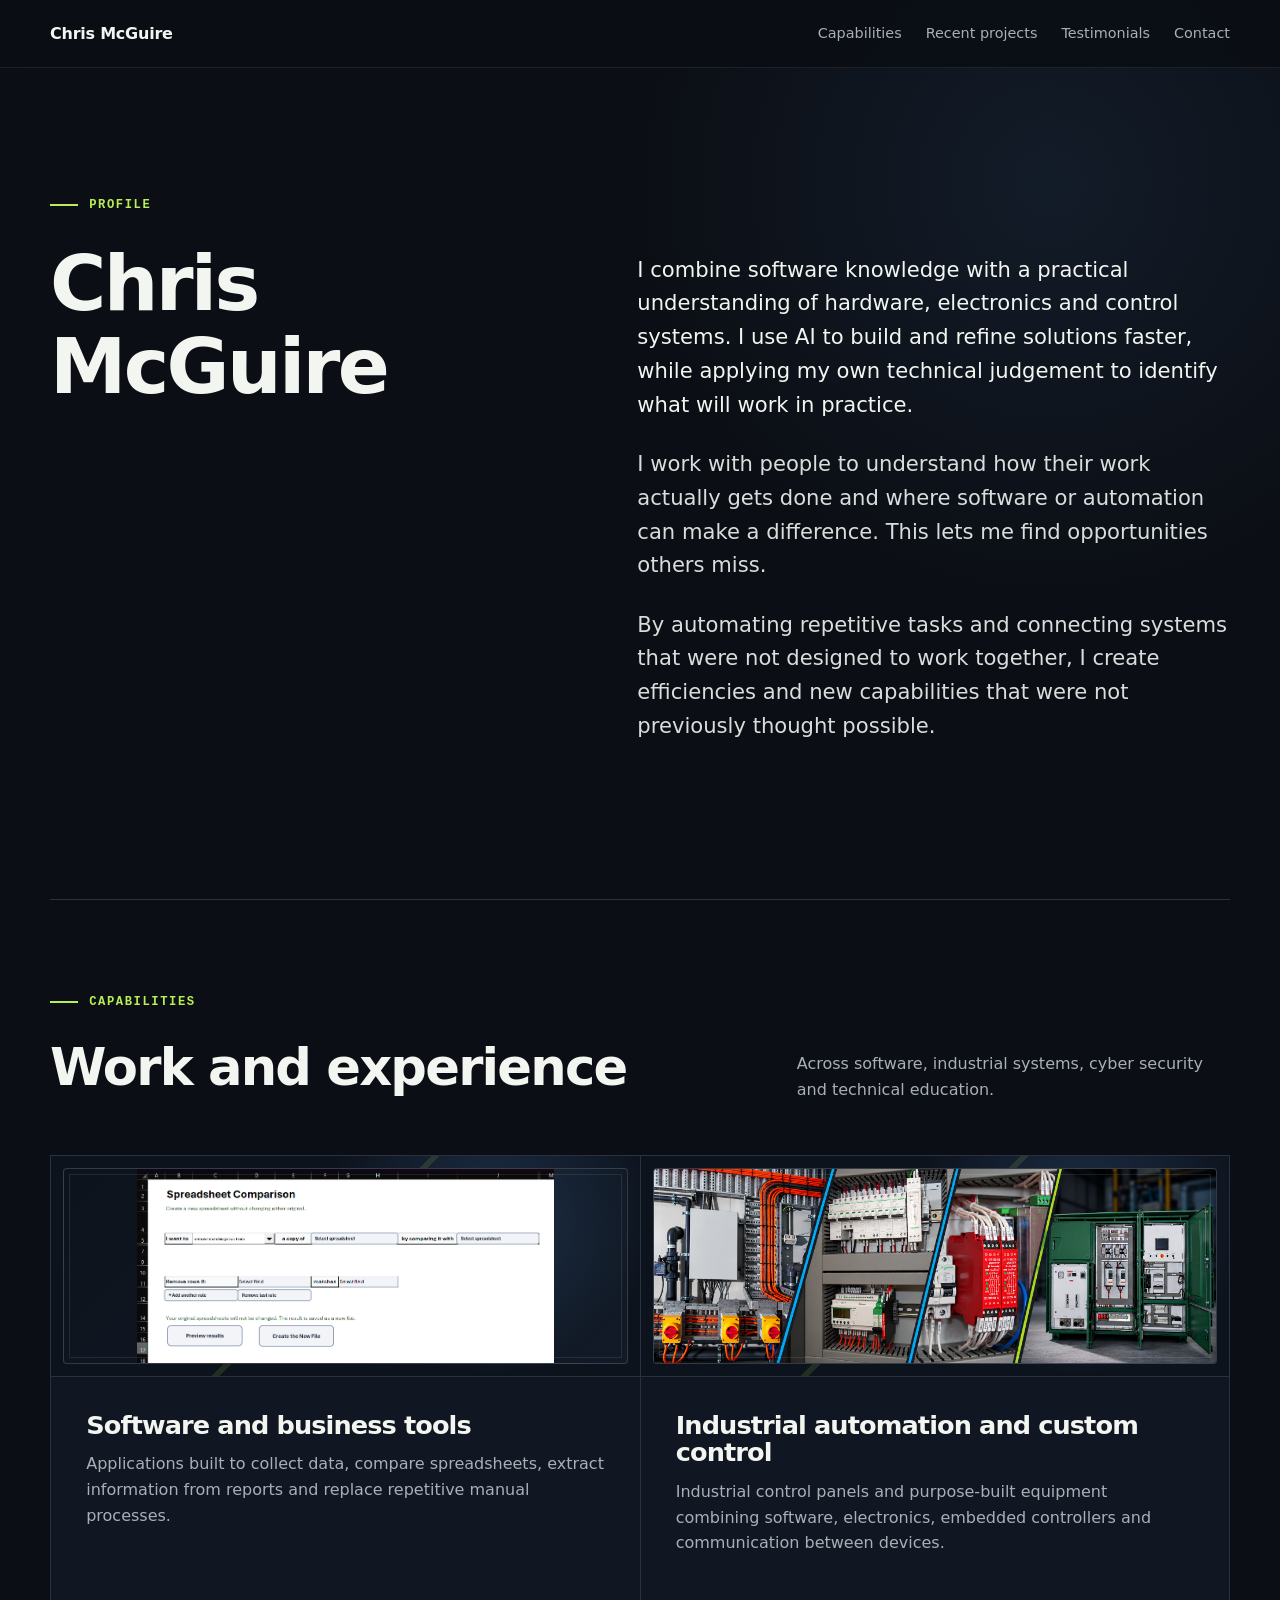
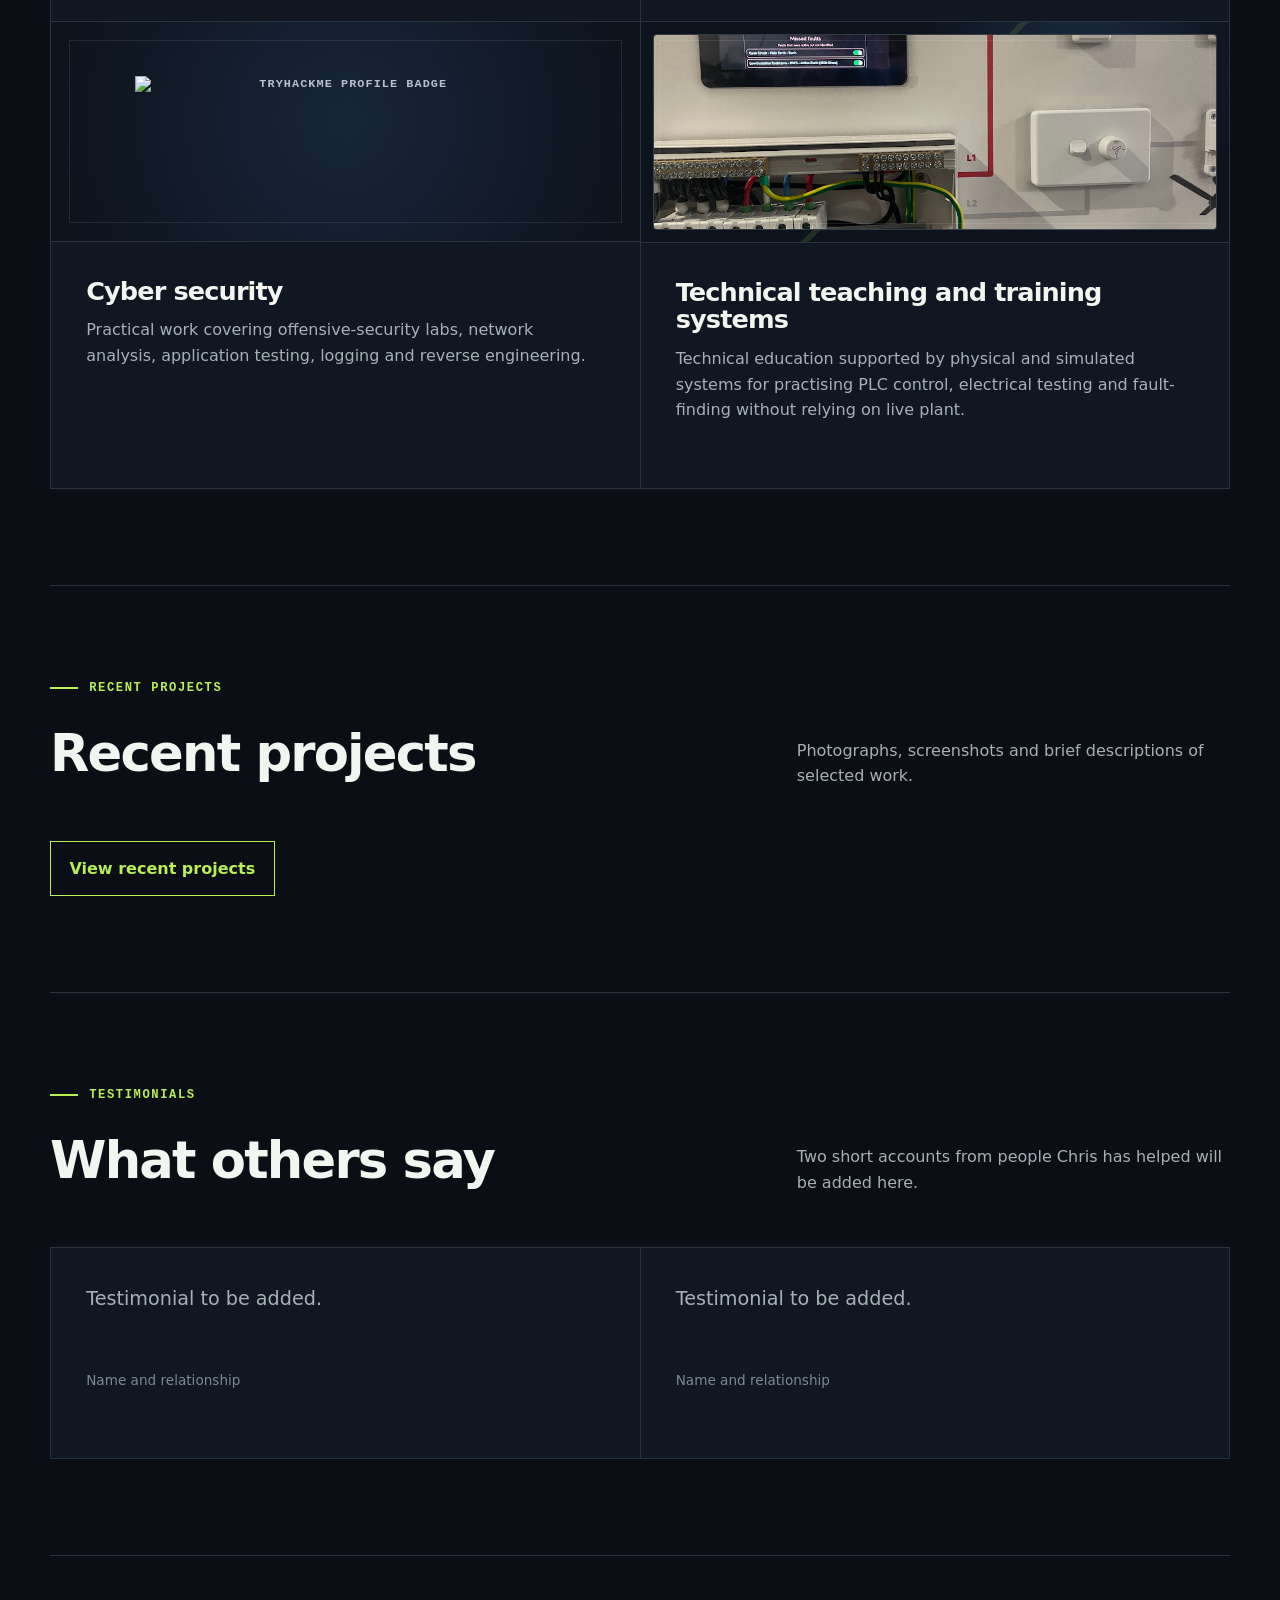
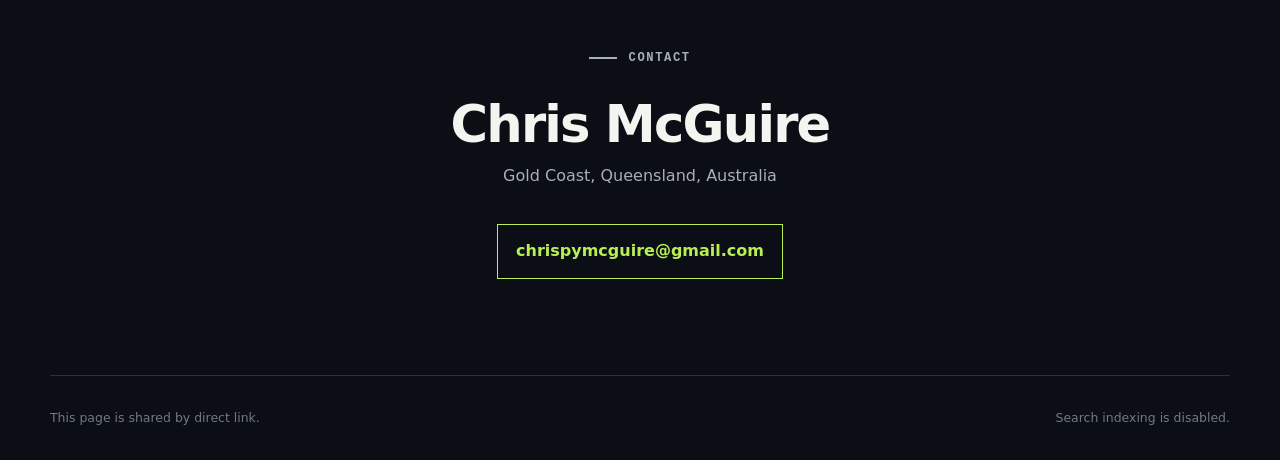
==== index.html @ 5865e84d "Streamline profile capability tiles" ====
<!doctype html>
<html lang="en">
<head>
  <meta charset="utf-8">
  <meta name="viewport" content="width=device-width, initial-scale=1">
  <meta name="robots" content="noindex, nofollow, noarchive, nosnippet, noimageindex">
  <meta name="googlebot" content="noindex, nofollow, noarchive, nosnippet, noimageindex">
  <meta name="bingbot" content="noindex, nofollow, noarchive, nosnippet, noimageindex">
  <meta name="referrer" content="no-referrer">
  <meta name="theme-color" content="#0b0e14">
  <title>Chris McGuire — Profile</title>
  <meta name="description" content="Profile and work examples from Chris McGuire.">
  <link rel="stylesheet" href="styles.css">
</head>
<body>
  <a class="skip-link" href="#profile">Skip to profile</a>
  <header class="topbar">
    <a class="brand" href="index.html">Chris McGuire</a>
    <nav aria-label="Primary navigation">
      <a href="#capabilities">Capabilities</a>
      <a href="recent-projects.html">Recent projects</a>
      <a class="nav-secondary" href="#testimonials">Testimonials</a>
      <a href="#contact">Contact</a>
    </nav>
  </header>

  <main>
    <section class="profile section" id="profile">
      <p class="section-label">Profile</p>
      <div class="profile-grid">
        <h1>Chris<br>McGuire</h1>
        <div class="profile-copy">
          <p>I combine software knowledge with a practical understanding of hardware, electronics and control systems. I use AI to build and refine solutions faster, while applying my own technical judgement to identify what will work in practice.</p>
          <p>I work with people to understand how their work actually gets done and where software or automation can make a difference. This lets me find opportunities others miss.</p>
          <p>By automating repetitive tasks and connecting systems that were not designed to work together, I create efficiencies and new capabilities that were not previously thought possible.</p>
        </div>
      </div>
    </section>

    <section class="section" id="capabilities">
      <p class="section-label">Capabilities</p>
      <div class="section-heading"><h2>Work and experience</h2><p>Across software, industrial systems, cyber security and technical education.</p></div>
      <div class="capability-tiles">
        <article class="capability-tile">
          <a class="tile-image has-photo" href="software-tools.html" aria-label="View software and business tools"><img class="contain" src="assets/images/spreadsheet-comparison.png" alt="Spreadsheet comparison application" loading="lazy"></a>
          <div class="tile-copy"><h3>Software and business tools</h3><p>Applications built to collect data, compare spreadsheets, extract information from reports and replace repetitive manual processes.</p></div>
        </article>
        <article class="capability-tile">
          <a class="tile-image has-photo" href="industrial-automation.html" aria-label="View industrial automation and custom control work"><img src="assets/images/industrial-tile-v2.png" alt="Industrial automation and custom control equipment" loading="lazy"></a>
          <div class="tile-copy"><h3>Industrial automation and custom control</h3><p>Industrial control panels and purpose-built equipment combining software, electronics, embedded controllers and communication between devices.</p></div>
        </article>
        <article class="capability-tile">
          <a class="tile-image has-badge" href="cyber-security.html" aria-label="View cyber security experience"><img src="https://tryhackme-badges.s3.amazonaws.com/CrispyChips.png" width="329" height="88" loading="lazy" alt="TryHackMe profile badge"></a>
          <div class="tile-copy"><h3>Cyber security</h3><p>Practical work covering offensive-security labs, network analysis, application testing, logging and reverse engineering.</p></div>
        </article>
        <article class="capability-tile">
          <a class="tile-image has-photo" href="training-systems.html" aria-label="View technical teaching and training systems"><img src="assets/images/Test_board_powered.jpg" alt="Powered electrical fault-testing board used for technical training" loading="lazy"></a>
          <div class="tile-copy"><h3>Technical teaching and training systems</h3><p>Technical education supported by physical and simulated systems for practising PLC control, electrical testing and fault-finding without relying on live plant.</p></div>
        </article>
      </div>
    </section>

    <section class="section project-link-section" id="projects">
      <p class="section-label">Recent projects</p>
      <div class="section-heading"><h2>Recent projects</h2><p>Photographs, screenshots and brief descriptions of selected work.</p></div>
      <a class="button" href="recent-projects.html">View recent projects</a>
    </section>

    <section class="section" id="testimonials">
      <p class="section-label">Testimonials</p>
      <div class="section-heading"><h2>What others say</h2><p>Two short accounts from people Chris has helped will be added here.</p></div>
      <div class="testimonial-grid">
        <blockquote><p>Testimonial to be added.</p><footer>Name and relationship</footer></blockquote>
        <blockquote><p>Testimonial to be added.</p><footer>Name and relationship</footer></blockquote>
      </div>
    </section>

    <section class="section contact" id="contact">
      <p class="section-label">Contact</p>
      <h2>Chris McGuire</h2>
      <p>Gold Coast, Queensland, Australia</p>
      <a class="button" href="mailto:chrispymcguire@gmail.com">chrispymcguire@gmail.com</a>
    </section>
  </main>
  <footer class="site-footer"><span>This page is shared by direct link.</span><span>Search indexing is disabled.</span></footer>
</body>
</html>
---- styles.css ----
:root {
  --bg: #0b0e14;
  --surface: #111722;
  --surface-2: #151d2a;
  --text: #f2f5f0;
  --muted: #a7b0b7;
  --line: #283241;
  --accent: #b7ef55;
  --accent-soft: rgba(183, 239, 85, 0.12);
  --blue: #60a5fa;
  --max: 1180px;
}

* { box-sizing: border-box; }
html { scroll-behavior: smooth; }
body {
  margin: 0;
  color: var(--text);
  background:
    radial-gradient(circle at 82% 5%, rgba(96, 165, 250, 0.09), transparent 27rem),
    var(--bg);
  font-family: Inter, ui-sans-serif, system-ui, -apple-system, BlinkMacSystemFont, "Segoe UI", sans-serif;
  line-height: 1.6;
}
a { color: inherit; }
.skip-link { position: absolute; left: -9999px; }
.skip-link:focus { left: 1rem; top: 1rem; z-index: 20; padding: .65rem .85rem; background: var(--accent); color: #0b0e14; }

.topbar {
  position: sticky;
  top: 0;
  z-index: 10;
  display: flex;
  justify-content: space-between;
  align-items: center;
  gap: 2rem;
  min-height: 68px;
  padding: 0 max(24px, calc((100vw - var(--max)) / 2));
  border-bottom: 1px solid rgba(255,255,255,.08);
  background: rgba(11, 14, 20, .9);
  backdrop-filter: blur(16px);
}
.brand { font-weight: 750; text-decoration: none; letter-spacing: -.015em; }
.topbar nav { display: flex; gap: 1.5rem; }
.topbar nav a { color: var(--muted); font-size: .9rem; text-decoration: none; }
.topbar nav a:hover, .topbar nav a:focus-visible { color: var(--accent); }

.section, .detail-main {
  width: min(var(--max), calc(100% - 48px));
  margin: 0 auto;
  padding: 96px 0;
  border-bottom: 1px solid var(--line);
}
.section-label {
  display: flex;
  align-items: center;
  gap: .7rem;
  margin: 0 0 2rem;
  color: var(--accent);
  font: 700 .76rem/1 ui-monospace, SFMono-Regular, Consolas, monospace;
  letter-spacing: .13em;
  text-transform: uppercase;
}
.section-label::before { content: ""; width: 28px; height: 2px; background: currentColor; }
h1, h2, h3, p { margin-top: 0; }
h1, h2, h3 { line-height: 1.08; letter-spacing: -.035em; }
h1 { margin-bottom: 0; font-size: clamp(3rem, 6vw, 5.5rem); font-weight: 760; }
h2 { margin-bottom: .7rem; font-size: clamp(2rem, 4vw, 3.4rem); }
h3 { margin-bottom: .75rem; font-size: clamp(1.25rem, 2vw, 1.65rem); }

.profile { min-height: calc(100vh - 68px); display: flex; flex-direction: column; justify-content: center; }
.profile-grid { display: grid; grid-template-columns: minmax(300px, .9fr) minmax(360px, 1.1fr); align-items: start; gap: clamp(3rem, 8vw, 8rem); }
.profile-copy { padding-top: .6rem; font-size: clamp(1.08rem, 1.65vw, 1.35rem); color: #d8dedc; }
.profile-copy p { margin-bottom: 1.2em; }
.profile-copy p:first-child { color: var(--text); }

.section-heading { display: grid; grid-template-columns: 1fr minmax(280px, .62fr); gap: 3rem; align-items: end; margin-bottom: 3rem; }
.section-heading p { margin-bottom: .25rem; color: var(--muted); }
.capability-tiles { display: grid; grid-template-columns: repeat(2, minmax(0, 1fr)); gap: 1px; background: var(--line); border: 1px solid var(--line); }
.capability-tile { min-width: 0; background: var(--surface); }
.tile-image, .placeholder-image {
  position: relative;
  overflow: hidden;
  display: grid;
  place-items: center;
  min-height: 220px;
  padding: 1.5rem;
  border-bottom: 1px solid var(--line);
  color: #b6c1c8;
  background:
    linear-gradient(135deg, transparent 0 47%, rgba(183,239,85,.12) 47% 48%, transparent 48% 100%),
    radial-gradient(circle at 75% 25%, rgba(96,165,250,.18), transparent 35%),
    #0d131d;
  font: 650 .74rem/1.4 ui-monospace, SFMono-Regular, Consolas, monospace;
  letter-spacing: .09em;
  text-align: center;
  text-transform: uppercase;
}
.tile-image { text-decoration: none; transition: filter .2s ease; }
.tile-image:hover, .tile-image:focus-visible { filter: brightness(1.1); }
.tile-image:focus-visible { outline: 2px solid var(--accent); outline-offset: -2px; }
.tile-image::before, .placeholder-image::before {
  content: "";
  position: absolute;
  inset: 18px;
  border: 1px solid rgba(255,255,255,.09);
  pointer-events: none;
}
.tile-image span, .placeholder-image span { position: relative; padding: .6rem .8rem; border: 1px solid rgba(183,239,85,.28); background: rgba(11,14,20,.7); }
.tile-image.has-photo { padding: 12px; }
.tile-image.has-photo img { display: block; width: 100%; height: 196px; object-fit: cover; border: 1px solid rgba(255,255,255,.16); border-radius: 4px; background: radial-gradient(circle at 75% 25%, rgba(96,165,250,.18), transparent 35%), linear-gradient(135deg, #0d131d, #111a26); }
.tile-image.has-photo img.contain { object-fit: contain; }
.tile-image.has-badge { padding: 2rem; background: radial-gradient(circle at 50% 45%, rgba(96,165,250,.13), transparent 18rem), #0d131d; }
.tile-image.has-badge img { display: block; width: min(100%, 420px); height: auto; }
.tile-copy { padding: clamp(1.5rem, 3vw, 2.2rem); }
.tile-copy p { min-height: 5.1em; margin-bottom: 1.6rem; color: var(--muted); }
.back-link { color: var(--accent); font-size: .9rem; font-weight: 700; }

.testimonial-grid { display: grid; grid-template-columns: 1fr 1fr; gap: 1px; background: var(--line); border: 1px solid var(--line); }
blockquote { min-height: 210px; margin: 0; padding: 2.2rem; background: var(--surface); }
blockquote p { color: var(--muted); font-size: 1.2rem; }
blockquote footer { margin-top: 3.5rem; color: #7f8991; font-size: .85rem; }
.contact { text-align: center; }
.contact .section-label { justify-content: center; }
.contact p { color: var(--muted); }
.project-link-section .button { margin-top: 0; }
.button { display: inline-block; margin-top: 1.2rem; padding: .85rem 1.15rem; border: 1px solid var(--accent); color: var(--accent); text-decoration: none; font-weight: 700; }
.button:hover { background: var(--accent); color: var(--bg); }
.site-footer { display: flex; justify-content: space-between; gap: 1rem; width: min(var(--max), calc(100% - 48px)); margin: 0 auto; padding: 2rem 0; color: #707982; font-size: .78rem; }

.detail-main { border-bottom: 0; }
.back-link { display: inline-block; margin-bottom: 4rem; text-decoration: none; }
.back-link:hover { text-decoration: underline; }
.detail-header { display: grid; grid-template-columns: 1fr minmax(280px, .7fr); gap: 4rem; align-items: end; margin-bottom: 4rem; }
.detail-header h1 { font-size: clamp(2.5rem, 4.8vw, 4.5rem); }
.detail-intro { margin-bottom: .4rem; color: #cbd2d2; font-size: clamp(1.08rem, 1.7vw, 1.32rem); }
.gallery-grid { display: grid; grid-template-columns: repeat(2, minmax(0, 1fr)); gap: 1.2rem; }
.gallery-card { overflow: hidden; border: 1px solid var(--line); background: var(--surface); }
.gallery-card .placeholder-image { min-height: 280px; }
.gallery-image { display: block; width: calc(100% - 24px); margin: 12px 12px 0; aspect-ratio: 16 / 10; object-fit: cover; border: 1px solid rgba(255,255,255,.16); border-radius: 4px; background: radial-gradient(circle at 75% 25%, rgba(96,165,250,.18), transparent 35%), linear-gradient(135deg, #0d131d, #111a26); box-shadow: 0 10px 24px rgba(0,0,0,.18); }
.gallery-image.contain { object-fit: contain; }
.profile-panel { display: grid; place-items: center; min-height: 280px; padding: 2rem; border-bottom: 1px solid var(--line); background: radial-gradient(circle at 50% 45%, rgba(96,165,250,.13), transparent 18rem), #0d131d; }
.profile-panel img { display: block; width: min(100%, 420px); height: auto; image-rendering: auto; transition: transform .2s ease, filter .2s ease; }
.profile-panel:hover img, .profile-panel:focus-visible img { transform: translateY(-2px); filter: brightness(1.08); }
.gallery-copy { padding: 1.45rem; }
.gallery-copy h2 { margin-bottom: .55rem; font-size: 1.35rem; }
.gallery-copy p { margin-bottom: 0; color: var(--muted); }
.inline-link { color: var(--accent); font-weight: 700; text-underline-offset: .2em; }
.project-section { padding: 4.5rem 0; border-top: 1px solid var(--line); }
.project-section-heading { display: grid; grid-template-columns: 1fr minmax(280px, .7fr); gap: 3rem; align-items: end; margin-bottom: 2rem; }
.project-section-heading h2 { margin-bottom: 0; }
.project-section-heading p { margin-bottom: .25rem; color: var(--muted); }
.single-card-grid { grid-template-columns: minmax(0, 1fr); max-width: 720px; }
.detail-footer { width: min(var(--max), calc(100% - 48px)); margin: 0 auto; padding: 2rem 0; border-top: 1px solid var(--line); }

@media (max-width: 760px) {
  .topbar { min-height: 60px; padding: 0 20px; }
  .topbar nav { gap: .9rem; }
  .topbar nav .nav-secondary { display: none; }
  .section, .detail-main { width: min(100% - 40px, var(--max)); padding: 68px 0; }
  .profile { min-height: auto; padding-top: 88px; }
  .profile-grid, .section-heading, .detail-header, .project-section-heading { grid-template-columns: 1fr; gap: 2rem; }
  h1 { font-size: clamp(2.7rem, 12vw, 4rem); }
  .capability-tiles, .testimonial-grid, .gallery-grid { grid-template-columns: 1fr; }
  .tile-copy p { min-height: 0; }
  .site-footer { width: calc(100% - 40px); flex-direction: column; }
  .back-link { margin-bottom: 2.5rem; }
}

@media (prefers-reduced-motion: reduce) {
  html { scroll-behavior: auto; }
  * { transition: none !important; }
}
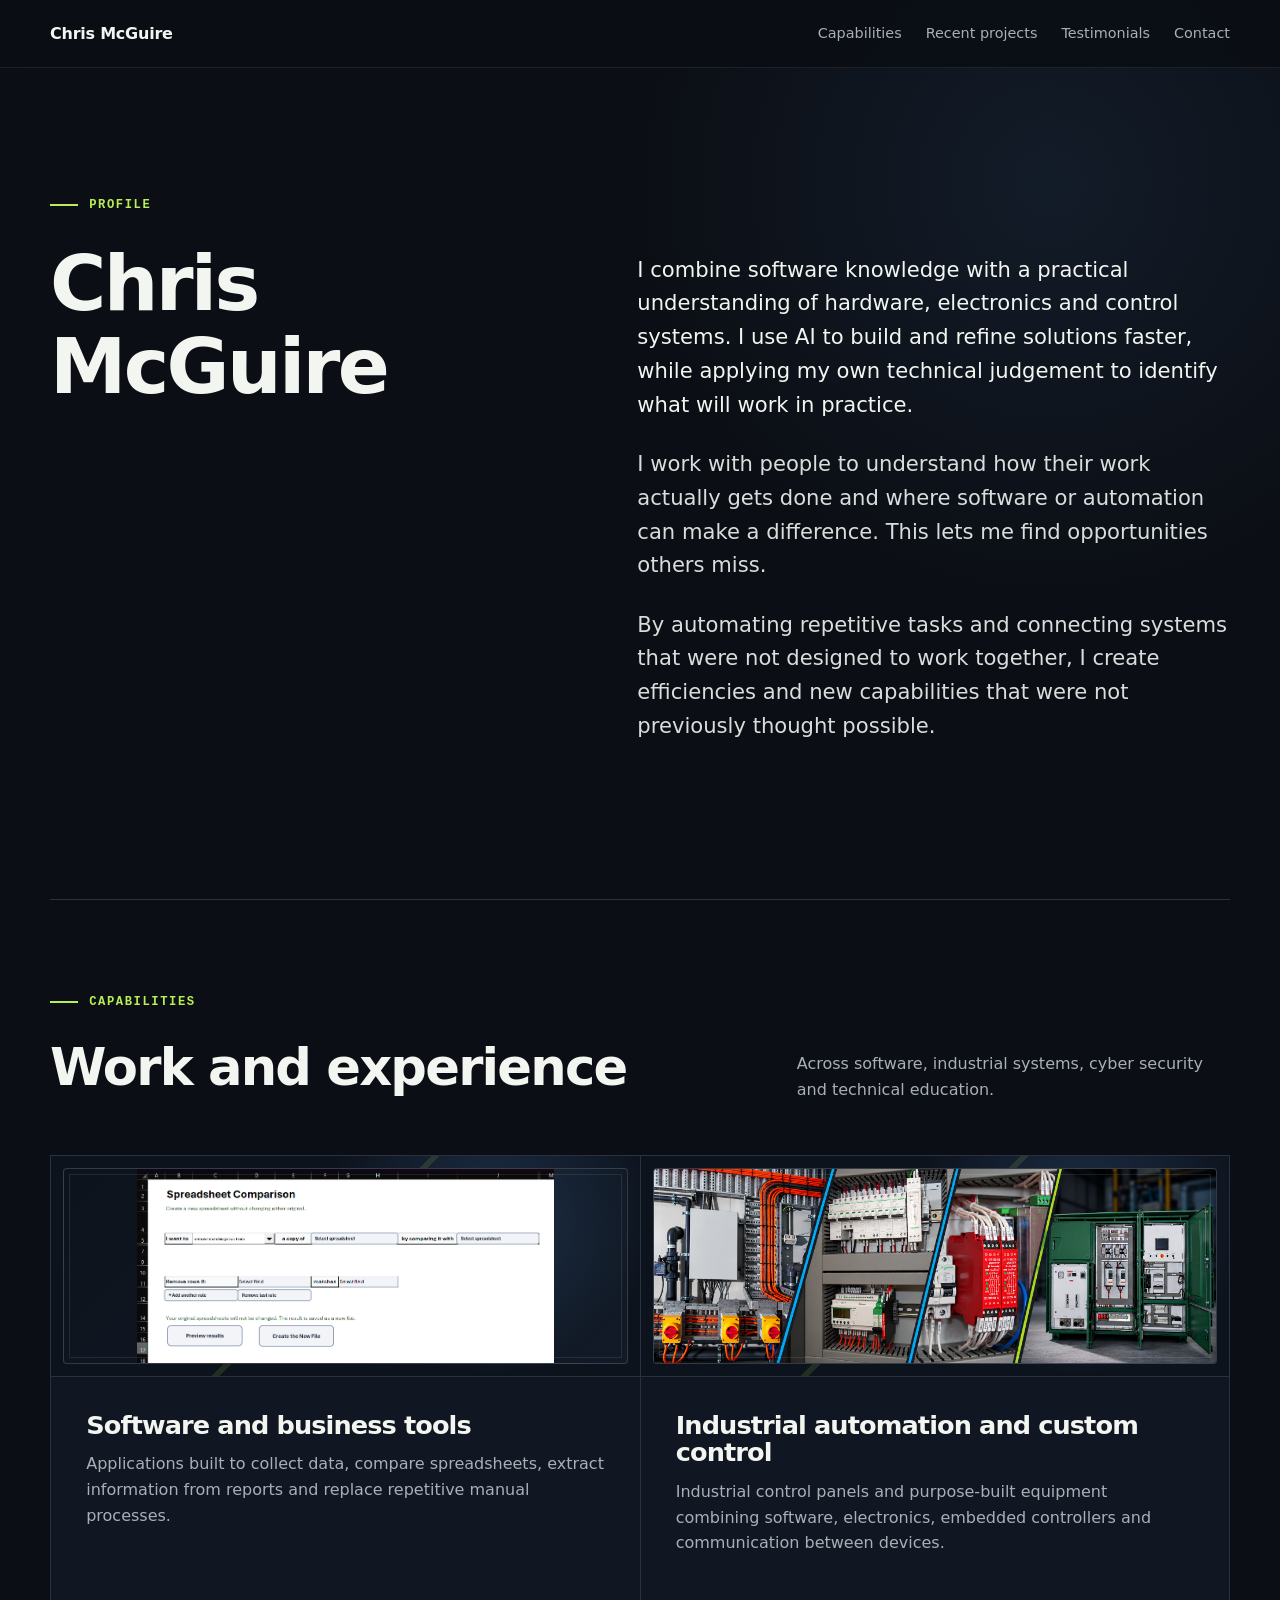
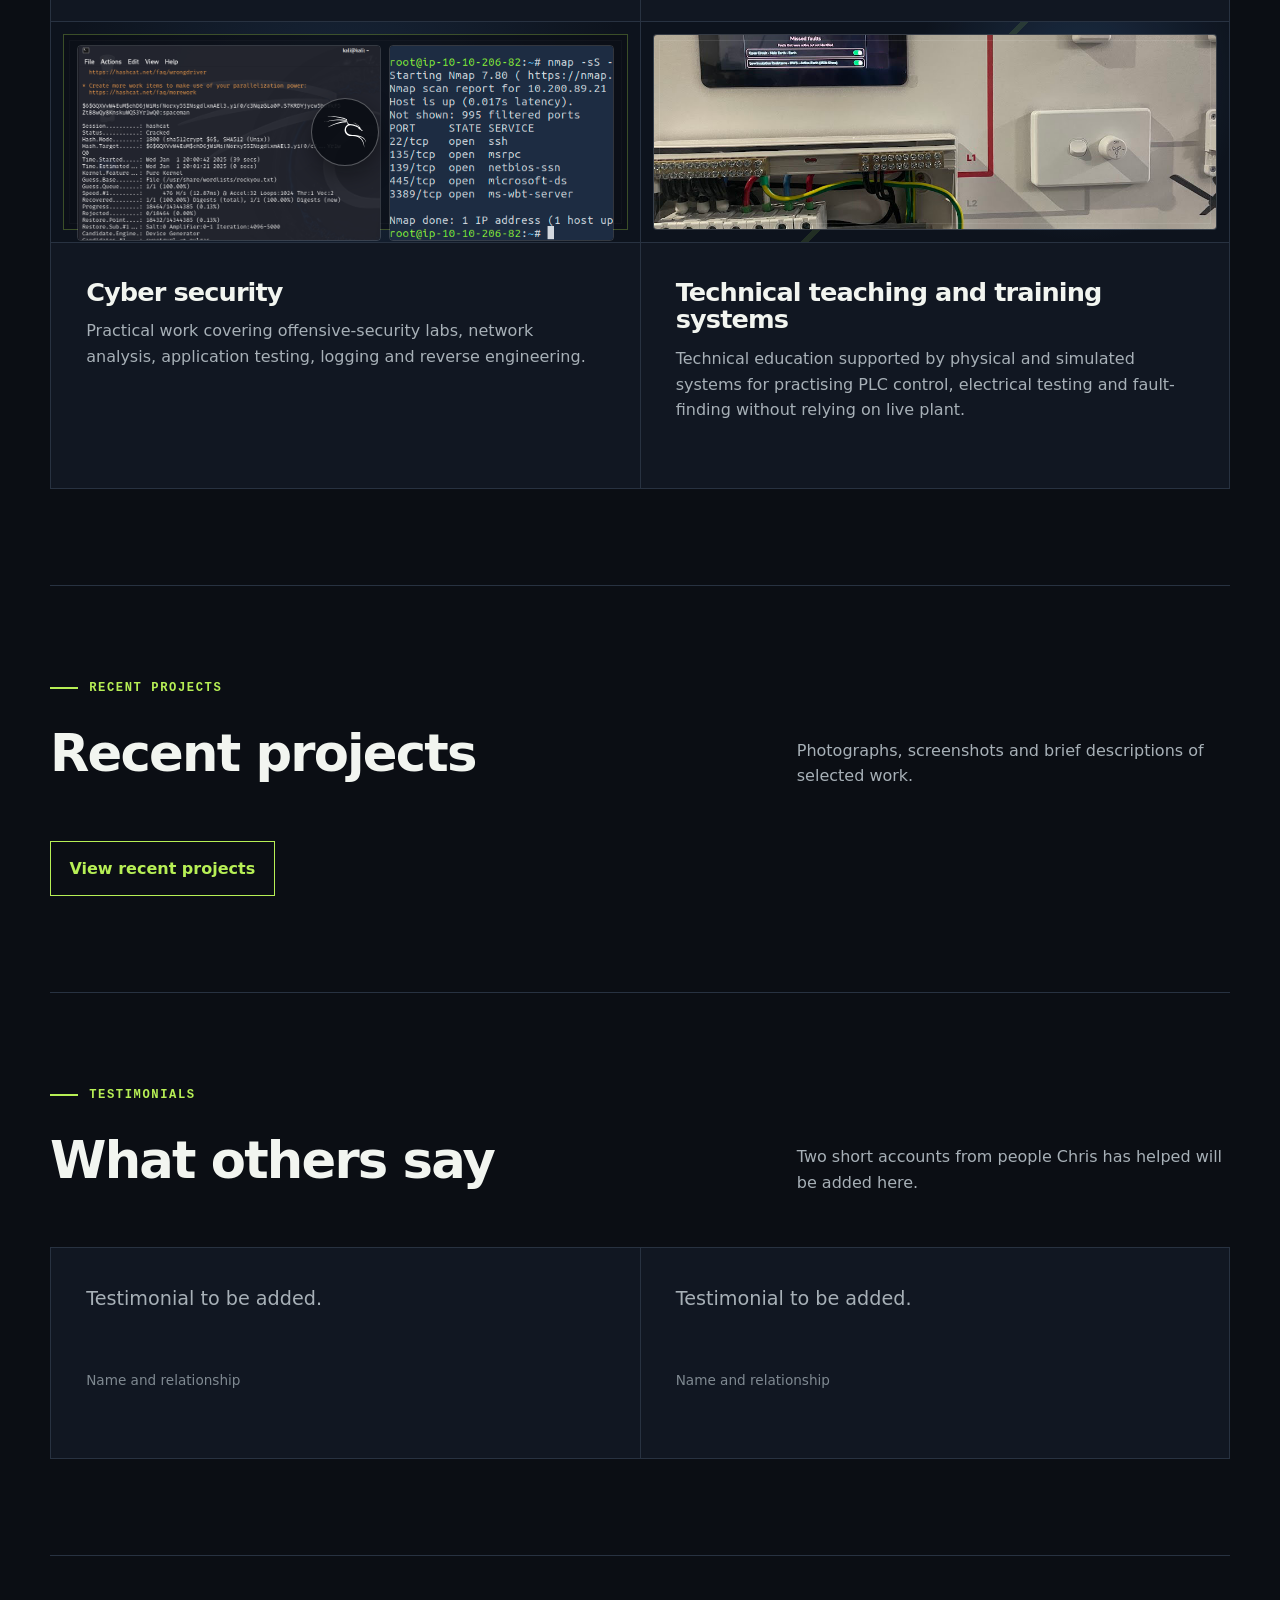
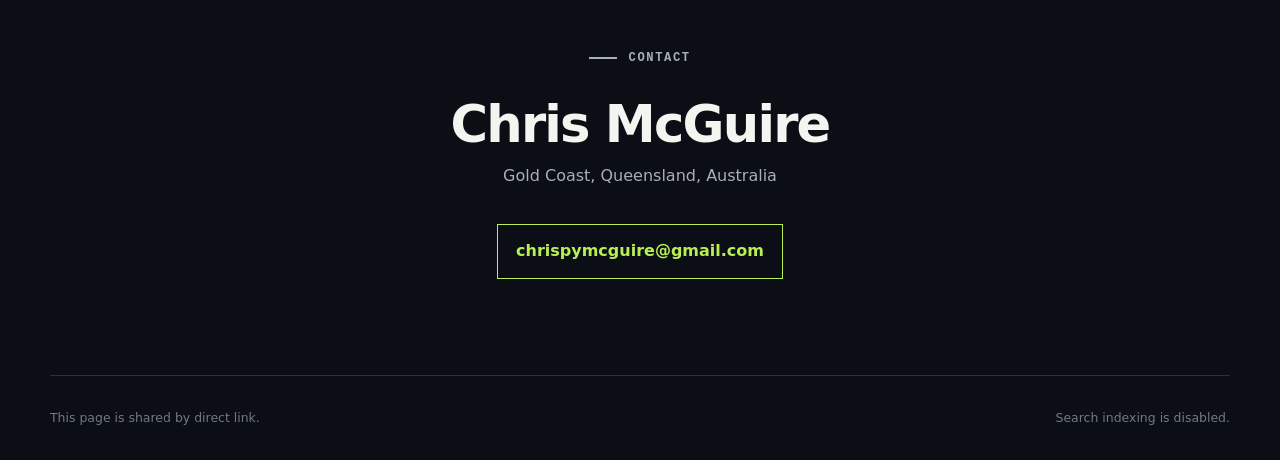
==== commit d7dd6a73: "Show practical cyber work in profile tile" ====
--- a/index.html
+++ b/index.html
@@ -10,7 +10,7 @@
   <meta name="theme-color" content="#0b0e14">
   <title>Chris McGuire — Profile</title>
   <meta name="description" content="Profile and work examples from Chris McGuire.">
-  <link rel="stylesheet" href="styles.css">
+  <link rel="stylesheet" href="styles.css?v=20261031-1">
 </head>
 <body>
   <a class="skip-link" href="#profile">Skip to profile</a>
@@ -50,7 +50,13 @@
           <div class="tile-copy"><h3>Industrial automation and custom control</h3><p>Industrial control panels and purpose-built equipment combining software, electronics, embedded controllers and communication between devices.</p></div>
         </article>
         <article class="capability-tile">
-          <a class="tile-image has-badge" href="cyber-security.html" aria-label="View cyber security experience"><img src="https://tryhackme-badges.s3.amazonaws.com/CrispyChips.png" width="329" height="88" loading="lazy" alt="TryHackMe profile badge"></a>
+          <a class="tile-image has-security-collage" href="cyber-security.html" aria-label="View cyber security experience">
+            <span class="security-collage">
+              <img src="assets/images/cyber-hashcat.png" alt="Hashcat recovering a password in a private CTF lab" loading="lazy">
+              <img src="assets/images/cyber-nmap.png" alt="Nmap discovering services on a private CTF target" loading="lazy">
+              <span class="security-logo" aria-hidden="true"><img src="assets/images/kali-dragon-white.svg" alt=""></span>
+            </span>
+          </a>
           <div class="tile-copy"><h3>Cyber security</h3><p>Practical work covering offensive-security labs, network analysis, application testing, logging and reverse engineering.</p></div>
         </article>
         <article class="capability-tile">
--- a/styles.css
+++ b/styles.css
@@ -112,6 +112,13 @@
 .tile-image.has-photo img.contain { object-fit: contain; }
 .tile-image.has-badge { padding: 2rem; background: radial-gradient(circle at 50% 45%, rgba(96,165,250,.13), transparent 18rem), #0d131d; }
 .tile-image.has-badge img { display: block; width: min(100%, 420px); height: auto; }
+.tile-image.has-security-collage { padding: 12px; background: radial-gradient(circle at 50% 45%, rgba(96,165,250,.13), transparent 18rem), #0d131d; }
+.security-collage { position: relative; display: grid; grid-template-columns: 1.15fr .85fr; gap: 8px; width: 100%; height: 196px; padding: 0; border: 0; background: none; }
+.security-collage > img { display: block; width: 100%; height: 196px; object-fit: cover; border: 1px solid rgba(255,255,255,.16); border-radius: 4px; }
+.security-collage > img:first-child { object-position: center 22%; }
+.security-collage > img:nth-child(2) { object-position: left center; }
+.security-collage .security-logo { position: absolute; top: 50%; left: 50%; display: grid; place-items: center; width: 68px; height: 68px; padding: 10px; border: 1px solid rgba(255,255,255,.3); border-radius: 50%; background: rgba(11,14,20,.9); box-shadow: 0 8px 24px rgba(0,0,0,.45); transform: translate(-50%,-50%); }
+.security-collage .security-logo img { display: block; width: 100%; height: 100%; object-fit: contain; }
 .tile-copy { padding: clamp(1.5rem, 3vw, 2.2rem); }
 .tile-copy p { min-height: 5.1em; margin-bottom: 1.6rem; color: var(--muted); }
 .back-link { color: var(--accent); font-size: .9rem; font-weight: 700; }
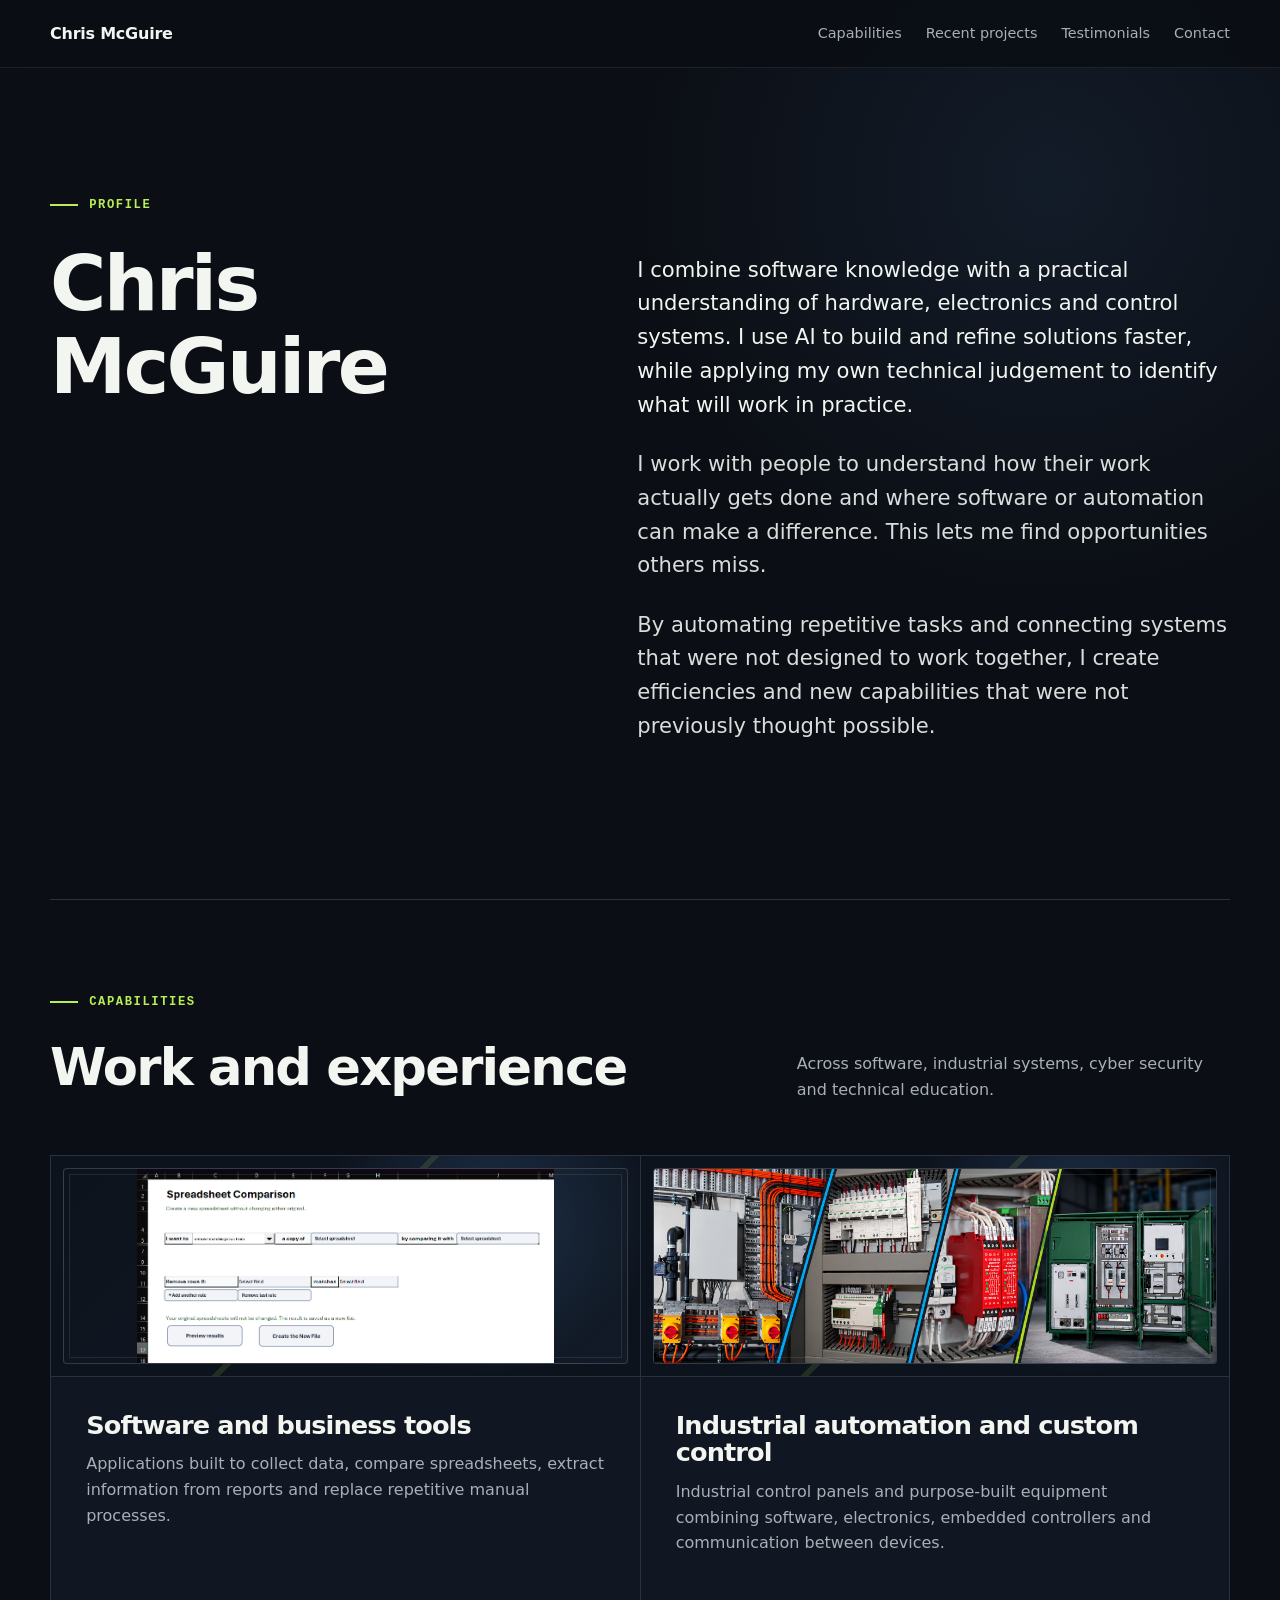
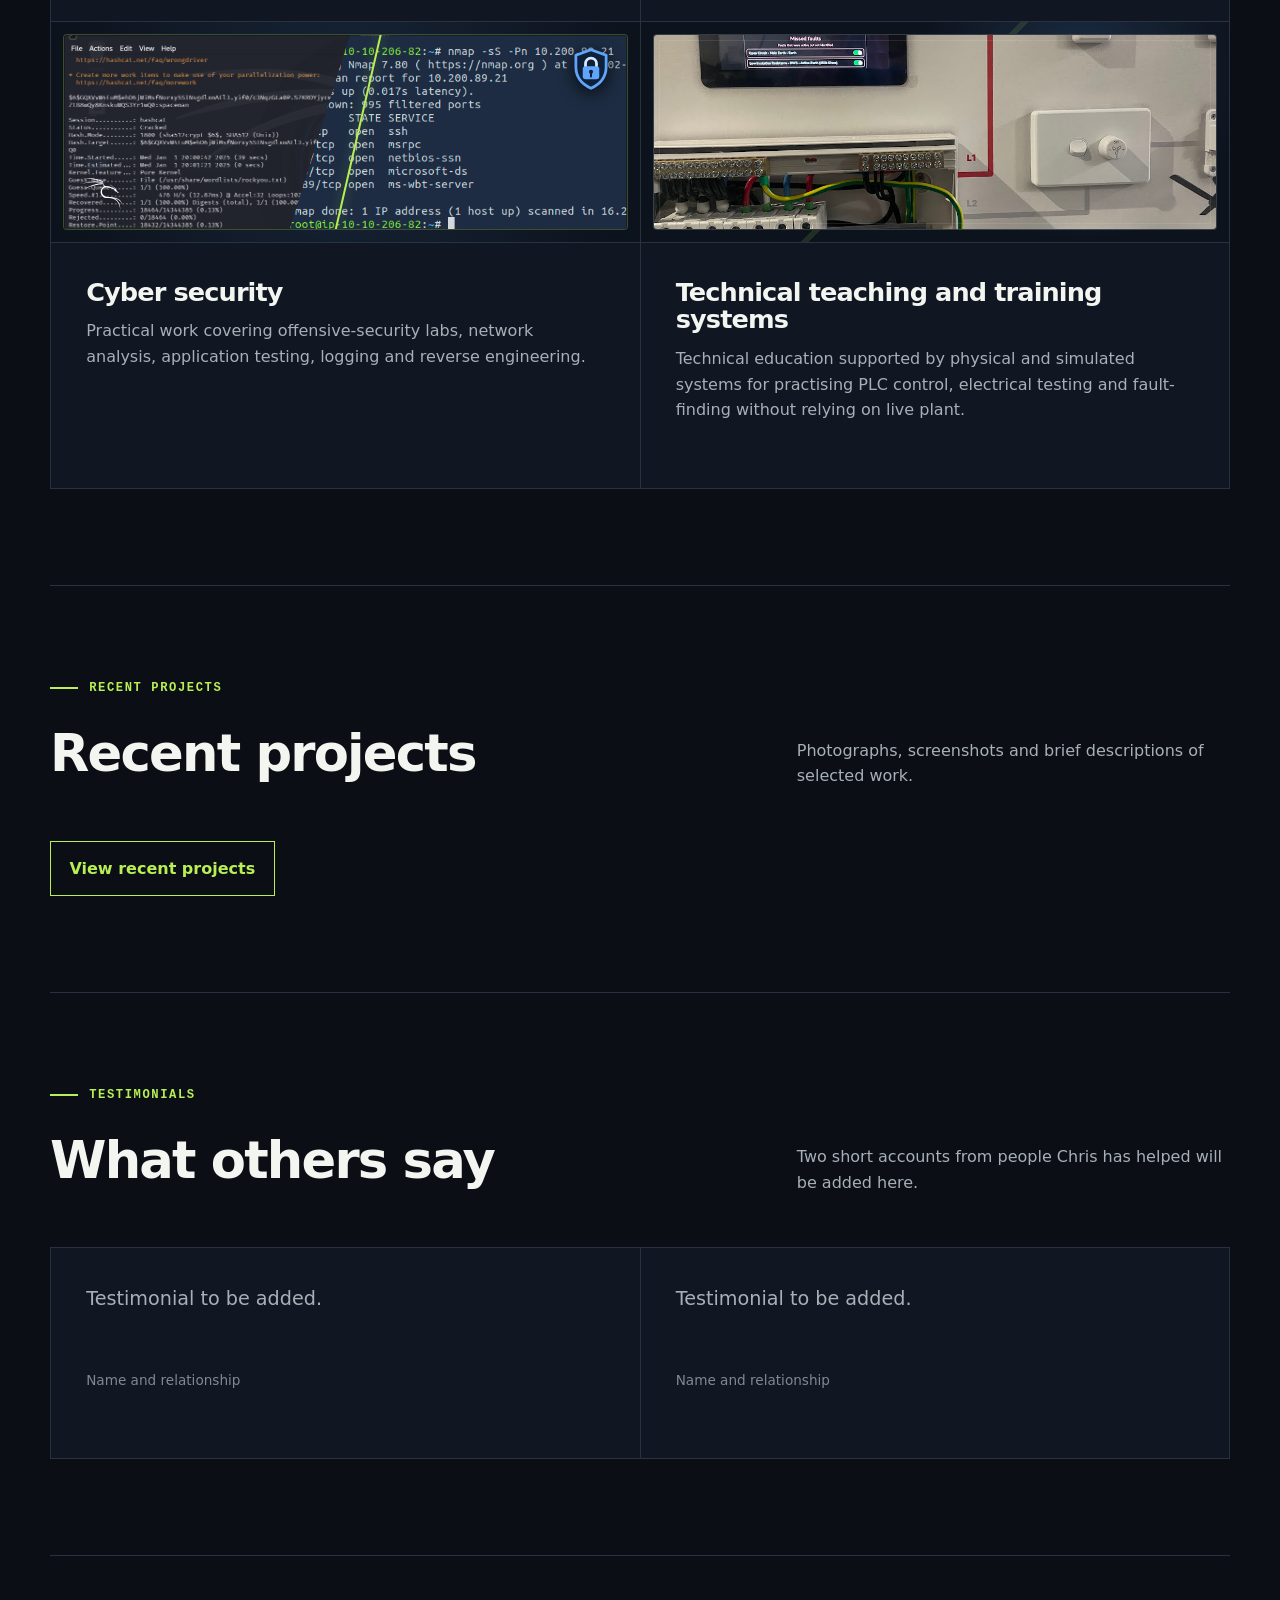
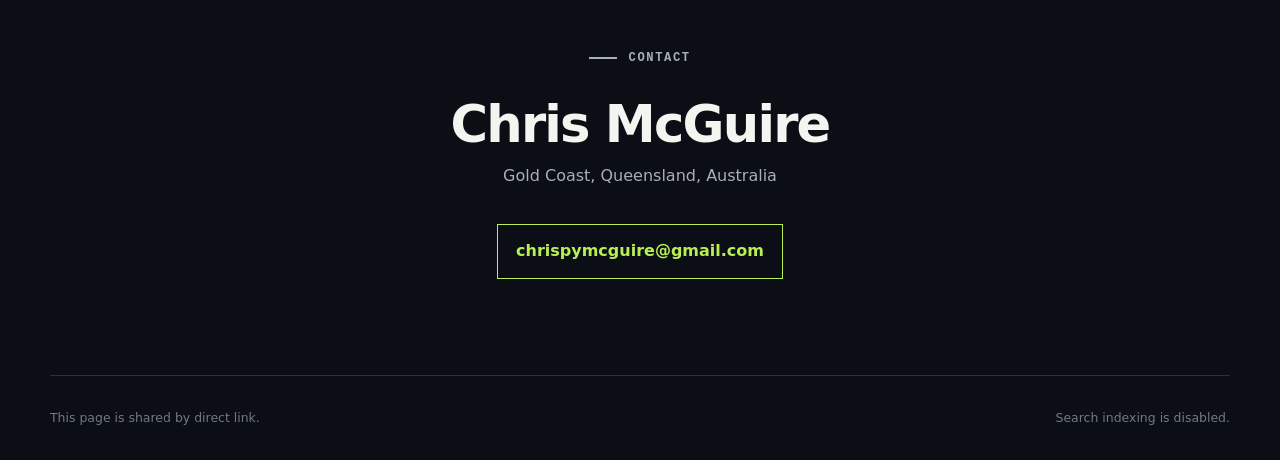
==== commit 33190c92: "Redesign cyber security tile" ====
--- a/index.html
+++ b/index.html
@@ -10,7 +10,7 @@
   <meta name="theme-color" content="#0b0e14">
   <title>Chris McGuire — Profile</title>
   <meta name="description" content="Profile and work examples from Chris McGuire.">
-  <link rel="stylesheet" href="styles.css?v=20261031-1">
+  <link rel="stylesheet" href="styles.css?v=20261031-2">
 </head>
 <body>
   <a class="skip-link" href="#profile">Skip to profile</a>
@@ -54,7 +54,8 @@
             <span class="security-collage">
               <img src="assets/images/cyber-hashcat.png" alt="Hashcat recovering a password in a private CTF lab" loading="lazy">
               <img src="assets/images/cyber-nmap.png" alt="Nmap discovering services on a private CTF target" loading="lazy">
-              <span class="security-logo" aria-hidden="true"><img src="assets/images/kali-dragon-white.svg" alt=""></span>
+              <img class="security-logo security-logo-kali" src="assets/images/kali-dragon-white.svg" alt="" aria-hidden="true">
+              <img class="security-logo security-logo-defence" src="assets/images/blue-team-shield.svg" alt="" aria-hidden="true">
             </span>
           </a>
           <div class="tile-copy"><h3>Cyber security</h3><p>Practical work covering offensive-security labs, network analysis, application testing, logging and reverse engineering.</p></div>
--- a/styles.css
+++ b/styles.css
@@ -113,12 +113,14 @@
 .tile-image.has-badge { padding: 2rem; background: radial-gradient(circle at 50% 45%, rgba(96,165,250,.13), transparent 18rem), #0d131d; }
 .tile-image.has-badge img { display: block; width: min(100%, 420px); height: auto; }
 .tile-image.has-security-collage { padding: 12px; background: radial-gradient(circle at 50% 45%, rgba(96,165,250,.13), transparent 18rem), #0d131d; }
-.security-collage { position: relative; display: grid; grid-template-columns: 1.15fr .85fr; gap: 8px; width: 100%; height: 196px; padding: 0; border: 0; background: none; }
-.security-collage > img { display: block; width: 100%; height: 196px; object-fit: cover; border: 1px solid rgba(255,255,255,.16); border-radius: 4px; }
-.security-collage > img:first-child { object-position: center 22%; }
-.security-collage > img:nth-child(2) { object-position: left center; }
-.security-collage .security-logo { position: absolute; top: 50%; left: 50%; display: grid; place-items: center; width: 68px; height: 68px; padding: 10px; border: 1px solid rgba(255,255,255,.3); border-radius: 50%; background: rgba(11,14,20,.9); box-shadow: 0 8px 24px rgba(0,0,0,.45); transform: translate(-50%,-50%); }
-.security-collage .security-logo img { display: block; width: 100%; height: 100%; object-fit: contain; }
+.security-collage { position: relative; display: block; width: 100%; height: 196px; padding: 0; overflow: hidden; border: 1px solid rgba(255,255,255,.16); border-radius: 4px; background: #0d131d; }
+.security-collage::after { content: ""; position: absolute; z-index: 2; top: -18px; left: 52%; width: 2px; height: 232px; background: var(--accent); box-shadow: 0 0 12px rgba(183,239,85,.42); transform: rotate(13deg); }
+.security-collage > img:not(.security-logo) { position: absolute; top: 0; display: block; width: 60%; height: 196px; object-fit: cover; }
+.security-collage > img:first-child { left: 0; object-position: center 22%; clip-path: polygon(0 0,100% 0,82% 100%,0 100%); }
+.security-collage > img:nth-child(2) { right: 0; object-position: left center; clip-path: polygon(18% 0,100% 0,100% 100%,0 100%); }
+.security-collage .security-logo { position: absolute; z-index: 3; display: block; height: auto; padding: 0; border: 0; background: none; filter: drop-shadow(0 4px 8px rgba(0,0,0,.75)); object-fit: contain; }
+.security-collage .security-logo-kali { bottom: 12px; left: 14px; width: 46px; }
+.security-collage .security-logo-defence { top: 12px; right: 14px; width: 44px; }
 .tile-copy { padding: clamp(1.5rem, 3vw, 2.2rem); }
 .tile-copy p { min-height: 5.1em; margin-bottom: 1.6rem; color: var(--muted); }
 .back-link { color: var(--accent); font-size: .9rem; font-weight: 700; }
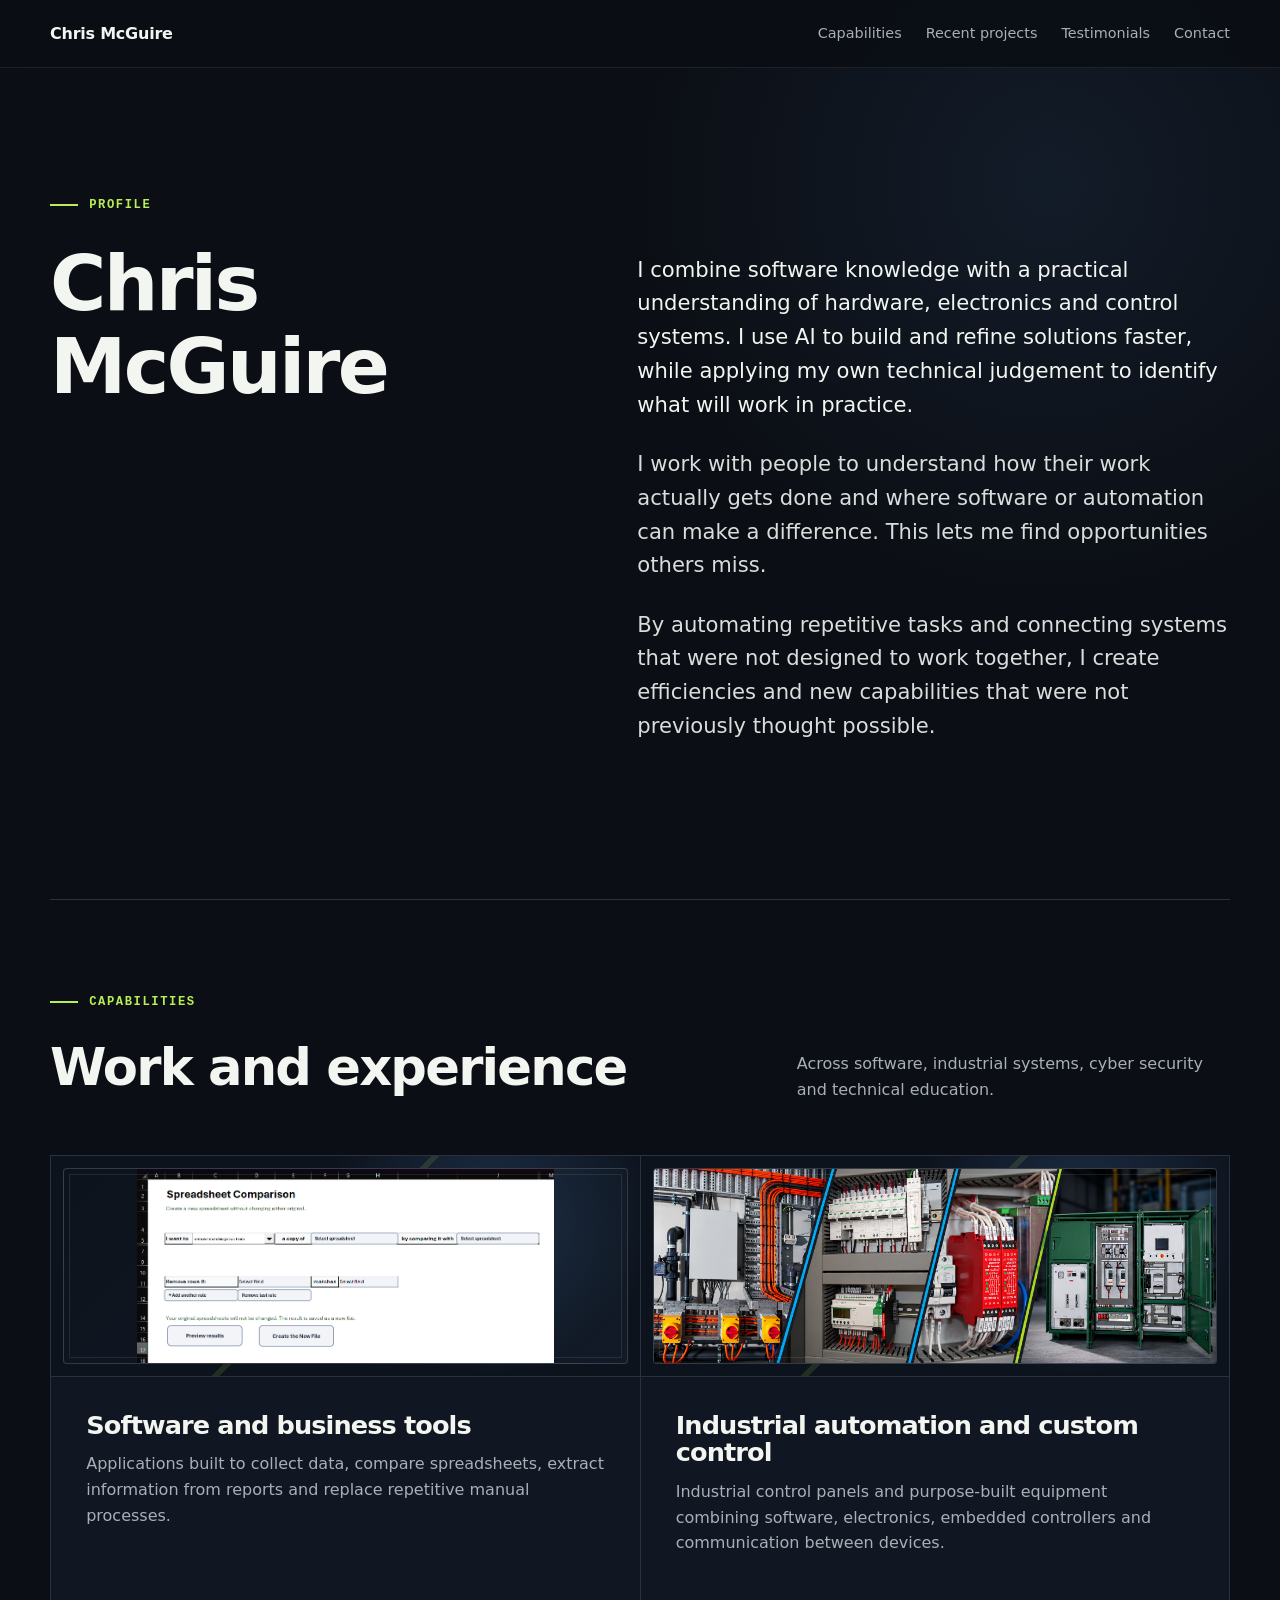
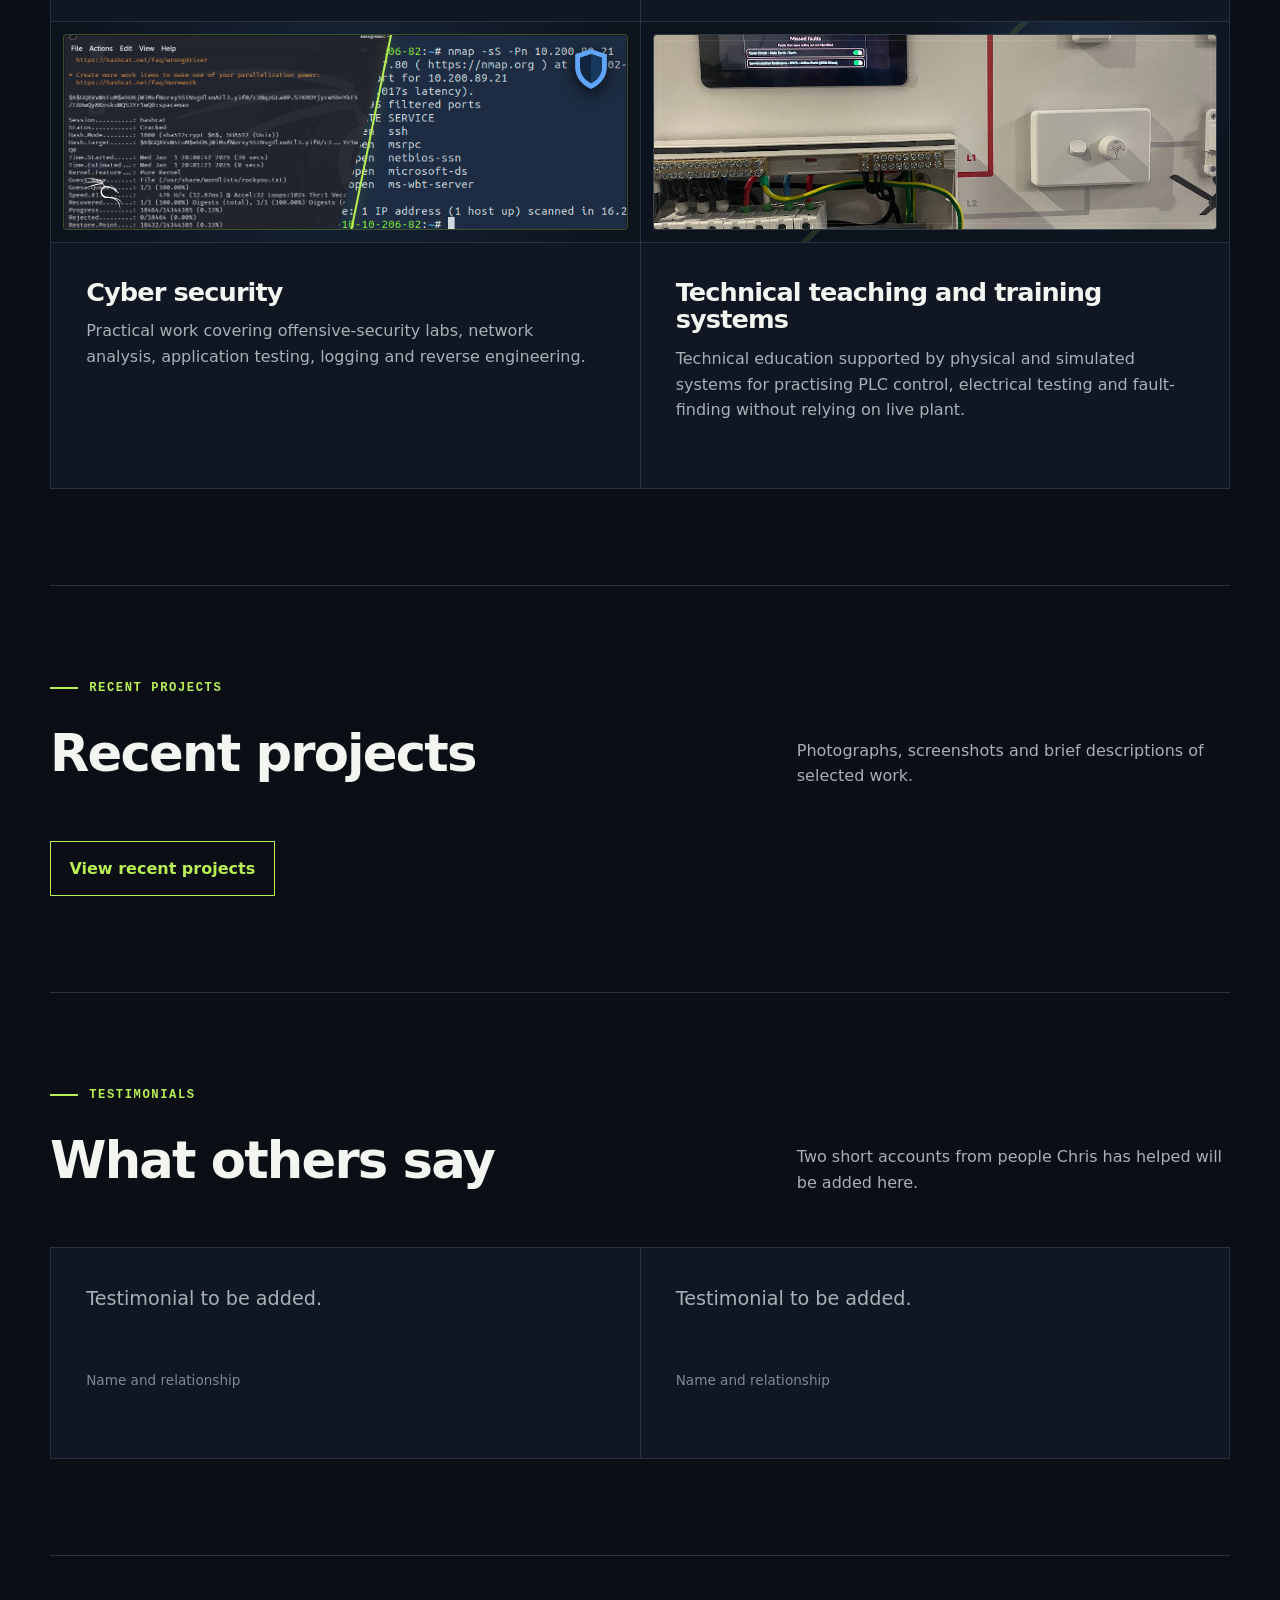
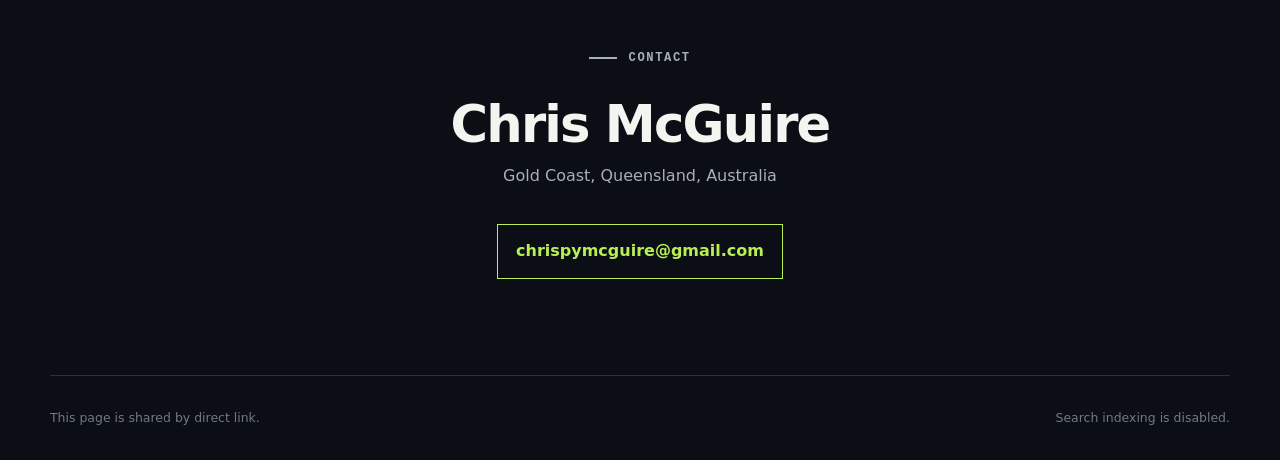
==== commit 0fafe7b3: "Refine cyber tile divider and shield" ====
--- a/index.html
+++ b/index.html
@@ -10,7 +10,7 @@
   <meta name="theme-color" content="#0b0e14">
   <title>Chris McGuire — Profile</title>
   <meta name="description" content="Profile and work examples from Chris McGuire.">
-  <link rel="stylesheet" href="styles.css?v=20261031-2">
+  <link rel="stylesheet" href="styles.css?v=20261031-3">
 </head>
 <body>
   <a class="skip-link" href="#profile">Skip to profile</a>
--- a/styles.css
+++ b/styles.css
@@ -114,10 +114,10 @@
 .tile-image.has-badge img { display: block; width: min(100%, 420px); height: auto; }
 .tile-image.has-security-collage { padding: 12px; background: radial-gradient(circle at 50% 45%, rgba(96,165,250,.13), transparent 18rem), #0d131d; }
 .security-collage { position: relative; display: block; width: 100%; height: 196px; padding: 0; overflow: hidden; border: 1px solid rgba(255,255,255,.16); border-radius: 4px; background: #0d131d; }
-.security-collage::after { content: ""; position: absolute; z-index: 2; top: -18px; left: 52%; width: 2px; height: 232px; background: var(--accent); box-shadow: 0 0 12px rgba(183,239,85,.42); transform: rotate(13deg); }
+.security-collage::after { content: ""; position: absolute; z-index: 2; top: 0; left: 58%; width: 2px; height: 202px; background: var(--accent); box-shadow: 0 0 12px rgba(183,239,85,.42); transform: rotate(11.5deg); transform-origin: top center; }
 .security-collage > img:not(.security-logo) { position: absolute; top: 0; display: block; width: 60%; height: 196px; object-fit: cover; }
-.security-collage > img:first-child { left: 0; object-position: center 22%; clip-path: polygon(0 0,100% 0,82% 100%,0 100%); }
-.security-collage > img:nth-child(2) { right: 0; object-position: left center; clip-path: polygon(18% 0,100% 0,100% 100%,0 100%); }
+.security-collage > img:first-child { left: 0; object-position: center 22%; clip-path: polygon(0 0,100% 0,81% 100%,0 100%); }
+.security-collage > img:nth-child(2) { right: 0; object-position: left center; clip-path: polygon(30% 0,100% 0,100% 100%,14.2% 100%); }
 .security-collage .security-logo { position: absolute; z-index: 3; display: block; height: auto; padding: 0; border: 0; background: none; filter: drop-shadow(0 4px 8px rgba(0,0,0,.75)); object-fit: contain; }
 .security-collage .security-logo-kali { bottom: 12px; left: 14px; width: 46px; }
 .security-collage .security-logo-defence { top: 12px; right: 14px; width: 44px; }
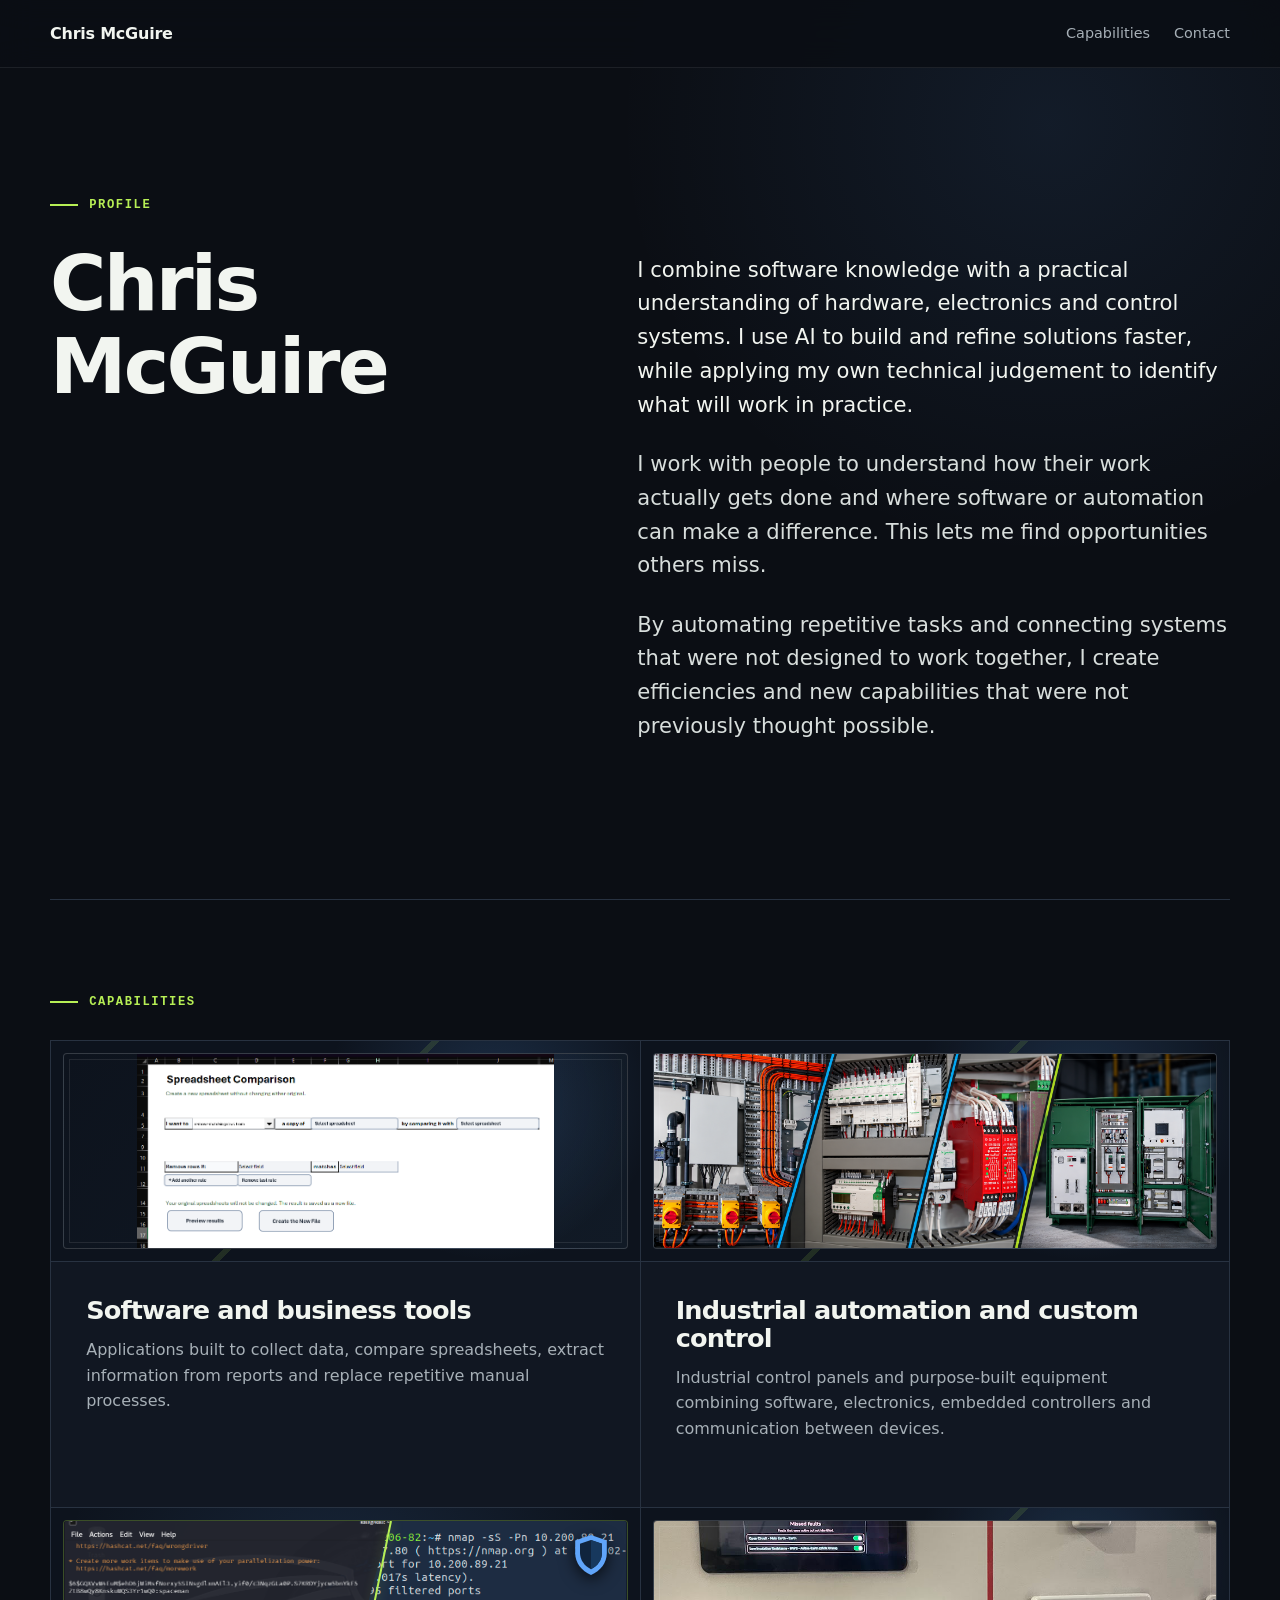
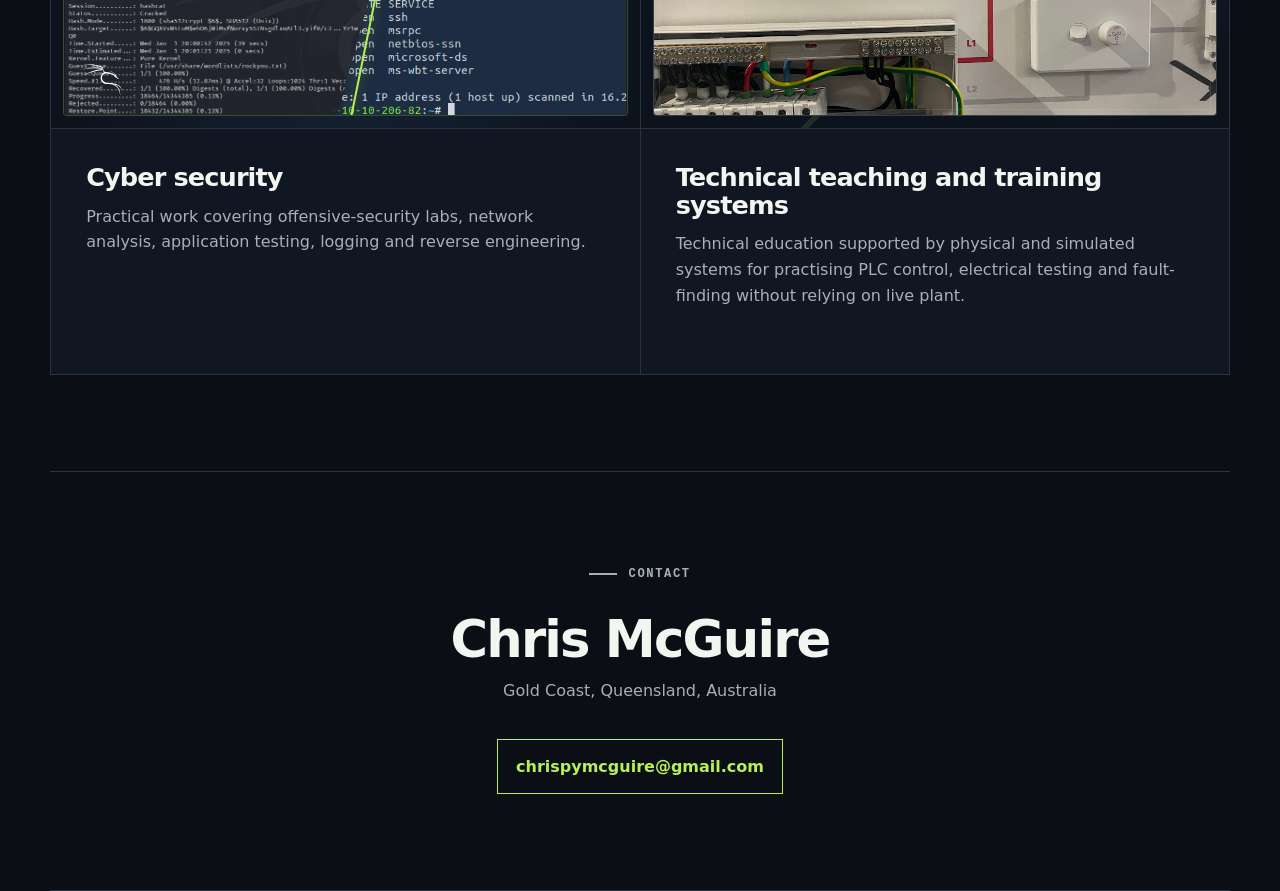
==== commit f53f8f73: "Hide unfinished profile content" ====
--- a/index.html
+++ b/index.html
@@ -18,8 +18,7 @@
     <a class="brand" href="index.html">Chris McGuire</a>
     <nav aria-label="Primary navigation">
       <a href="#capabilities">Capabilities</a>
-      <a href="recent-projects.html">Recent projects</a>
-      <a class="nav-secondary" href="#testimonials">Testimonials</a>
+      <!-- Recent projects and testimonials remain hidden until their content is final. -->
       <a href="#contact">Contact</a>
     </nav>
   </header>
@@ -38,8 +37,7 @@
     </section>
 
     <section class="section" id="capabilities">
-      <p class="section-label">Capabilities</p>
-      <div class="section-heading"><h2>Work and experience</h2><p>Across software, industrial systems, cyber security and technical education.</p></div>
+      <h2 class="section-label">Capabilities</h2>
       <div class="capability-tiles">
         <article class="capability-tile">
           <a class="tile-image has-photo" href="software-tools.html" aria-label="View software and business tools"><img class="contain" src="assets/images/spreadsheet-comparison.png" alt="Spreadsheet comparison application" loading="lazy"></a>
@@ -67,12 +65,15 @@
       </div>
     </section>
 
+    <!-- Recent projects is hidden from the profile until the page is ready for public navigation.
     <section class="section project-link-section" id="projects">
       <p class="section-label">Recent projects</p>
       <div class="section-heading"><h2>Recent projects</h2><p>Photographs, screenshots and brief descriptions of selected work.</p></div>
       <a class="button" href="recent-projects.html">View recent projects</a>
     </section>
+    -->
 
+    <!-- Testimonials are hidden until final quotes and attribution are available.
     <section class="section" id="testimonials">
       <p class="section-label">Testimonials</p>
       <div class="section-heading"><h2>What others say</h2><p>Two short accounts from people Chris has helped will be added here.</p></div>
@@ -81,6 +82,7 @@
         <blockquote><p>Testimonial to be added.</p><footer>Name and relationship</footer></blockquote>
       </div>
     </section>
+    -->
 
     <section class="section contact" id="contact">
       <p class="section-label">Contact</p>
@@ -89,6 +91,5 @@
       <a class="button" href="mailto:chrispymcguire@gmail.com">chrispymcguire@gmail.com</a>
     </section>
   </main>
-  <footer class="site-footer"><span>This page is shared by direct link.</span><span>Search indexing is disabled.</span></footer>
 </body>
 </html>
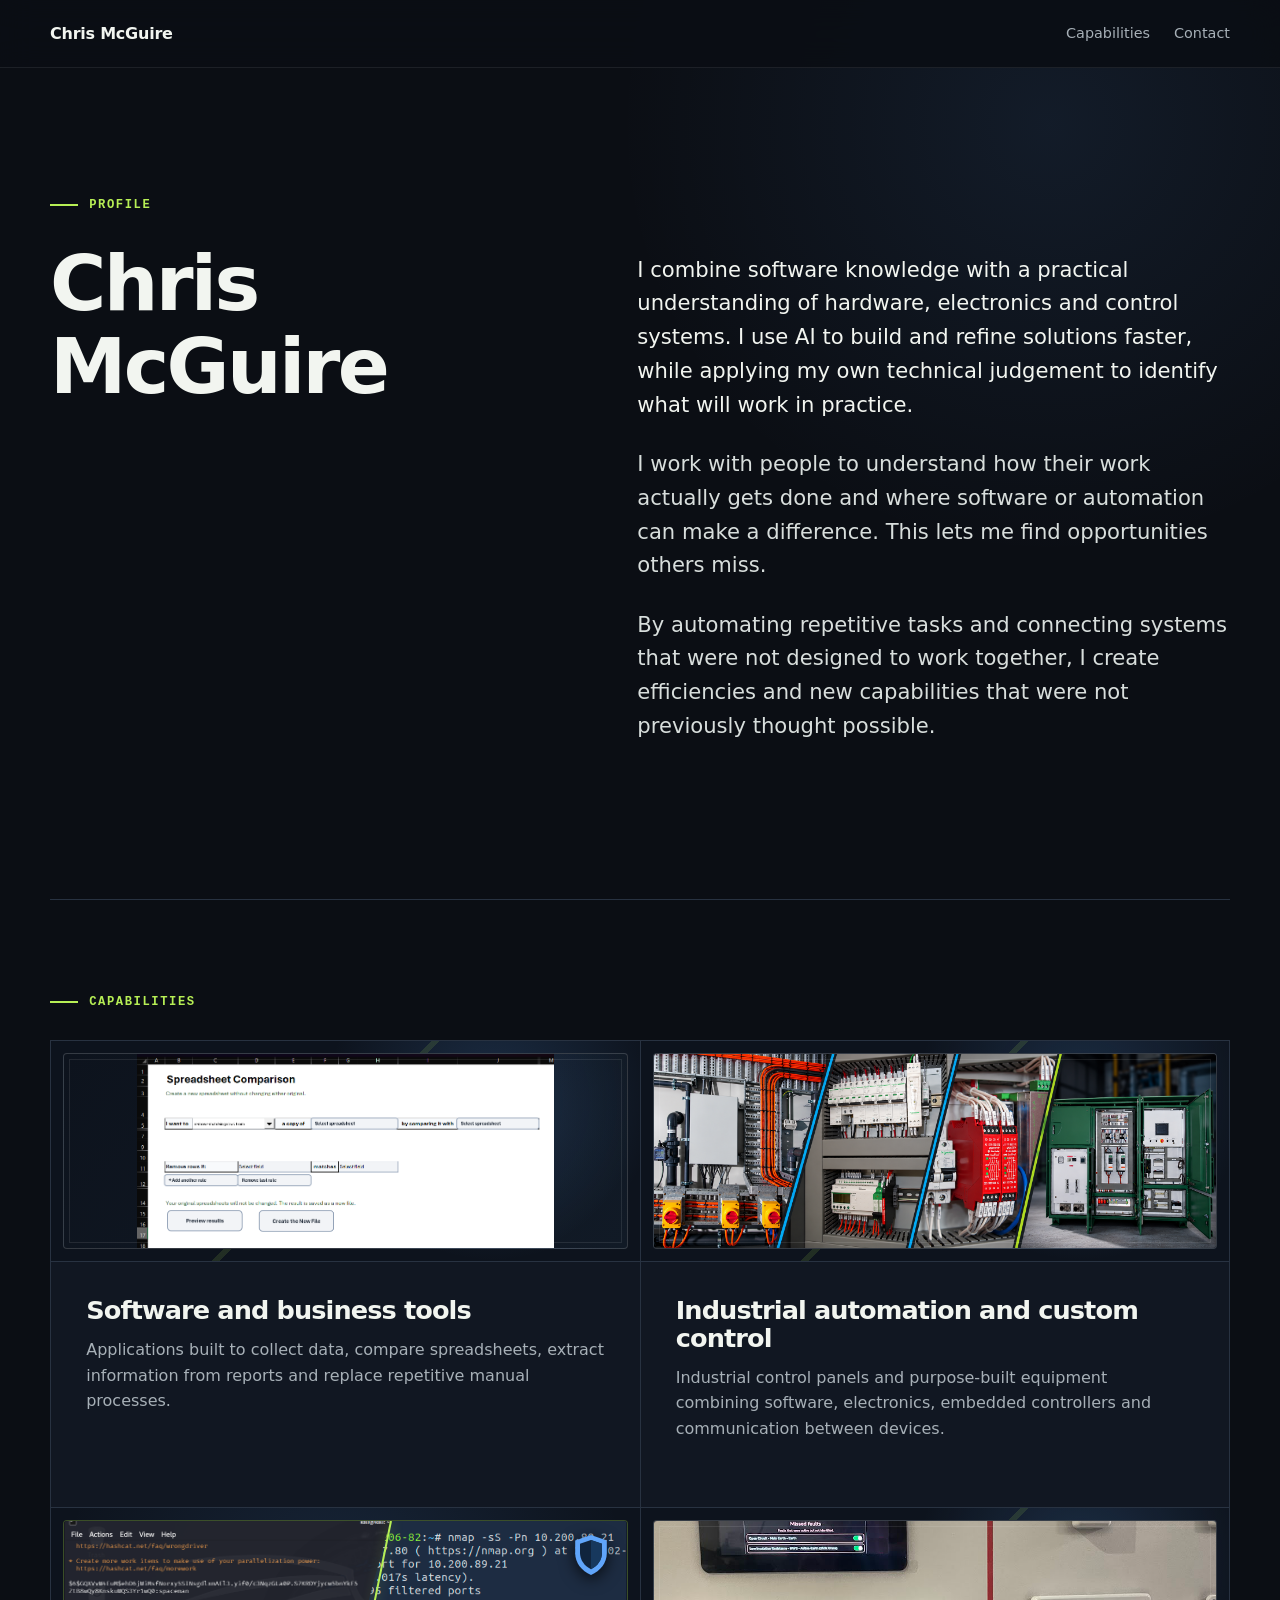
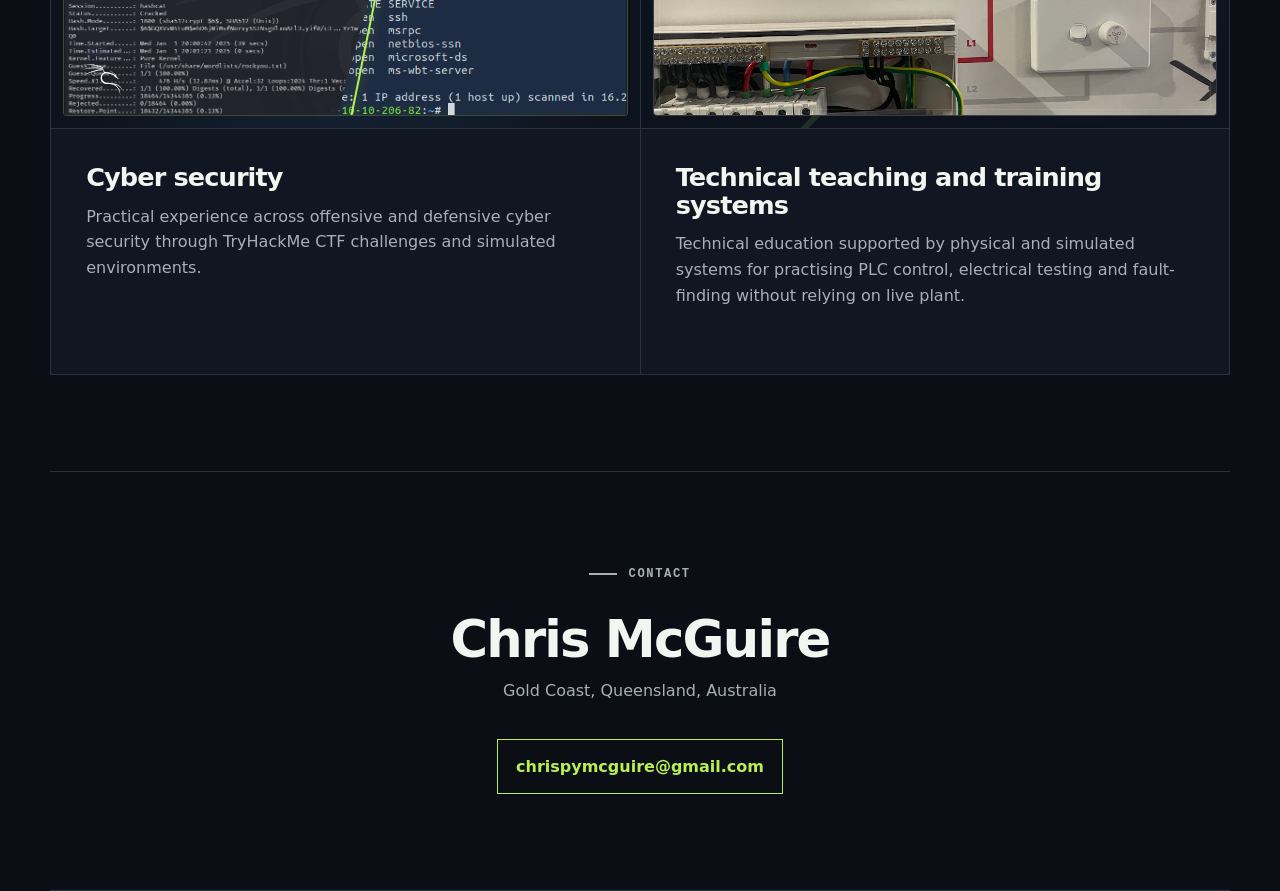
==== commit 1f4ed4a7: "Show TryHackMe cyber security milestones" ====
--- a/index.html
+++ b/index.html
@@ -56,7 +56,7 @@
               <img class="security-logo security-logo-defence" src="assets/images/blue-team-shield.svg" alt="" aria-hidden="true">
             </span>
           </a>
-          <div class="tile-copy"><h3>Cyber security</h3><p>Practical work covering offensive-security labs, network analysis, application testing, logging and reverse engineering.</p></div>
+          <div class="tile-copy"><h3>Cyber security</h3><p>Practical experience across offensive and defensive cyber security through TryHackMe CTF challenges and simulated environments.</p></div>
         </article>
         <article class="capability-tile">
           <a class="tile-image has-photo" href="training-systems.html" aria-label="View technical teaching and training systems"><img src="assets/images/Test_board_powered.jpg" alt="Powered electrical fault-testing board used for technical training" loading="lazy"></a>
--- a/styles.css
+++ b/styles.css
@@ -145,6 +145,7 @@
 .detail-intro { margin-bottom: .4rem; color: #cbd2d2; font-size: clamp(1.08rem, 1.7vw, 1.32rem); }
 .gallery-grid { display: grid; grid-template-columns: repeat(2, minmax(0, 1fr)); gap: 1.2rem; }
 .gallery-card { overflow: hidden; border: 1px solid var(--line); background: var(--surface); }
+.evidence-card .gallery-image { margin-bottom: 12px; }
 .gallery-card .placeholder-image { min-height: 280px; }
 .gallery-image { display: block; width: calc(100% - 24px); margin: 12px 12px 0; aspect-ratio: 16 / 10; object-fit: cover; border: 1px solid rgba(255,255,255,.16); border-radius: 4px; background: radial-gradient(circle at 75% 25%, rgba(96,165,250,.18), transparent 35%), linear-gradient(135deg, #0d131d, #111a26); box-shadow: 0 10px 24px rgba(0,0,0,.18); }
 .gallery-image.contain { object-fit: contain; }
@@ -155,6 +156,7 @@
 .gallery-copy h2 { margin-bottom: .55rem; font-size: 1.35rem; }
 .gallery-copy p { margin-bottom: 0; color: var(--muted); }
 .inline-link { color: var(--accent); font-weight: 700; text-underline-offset: .2em; }
+.cyber-profile-link { margin-top: 2rem; }
 .project-section { padding: 4.5rem 0; border-top: 1px solid var(--line); }
 .project-section-heading { display: grid; grid-template-columns: 1fr minmax(280px, .7fr); gap: 3rem; align-items: end; margin-bottom: 2rem; }
 .project-section-heading h2 { margin-bottom: 0; }
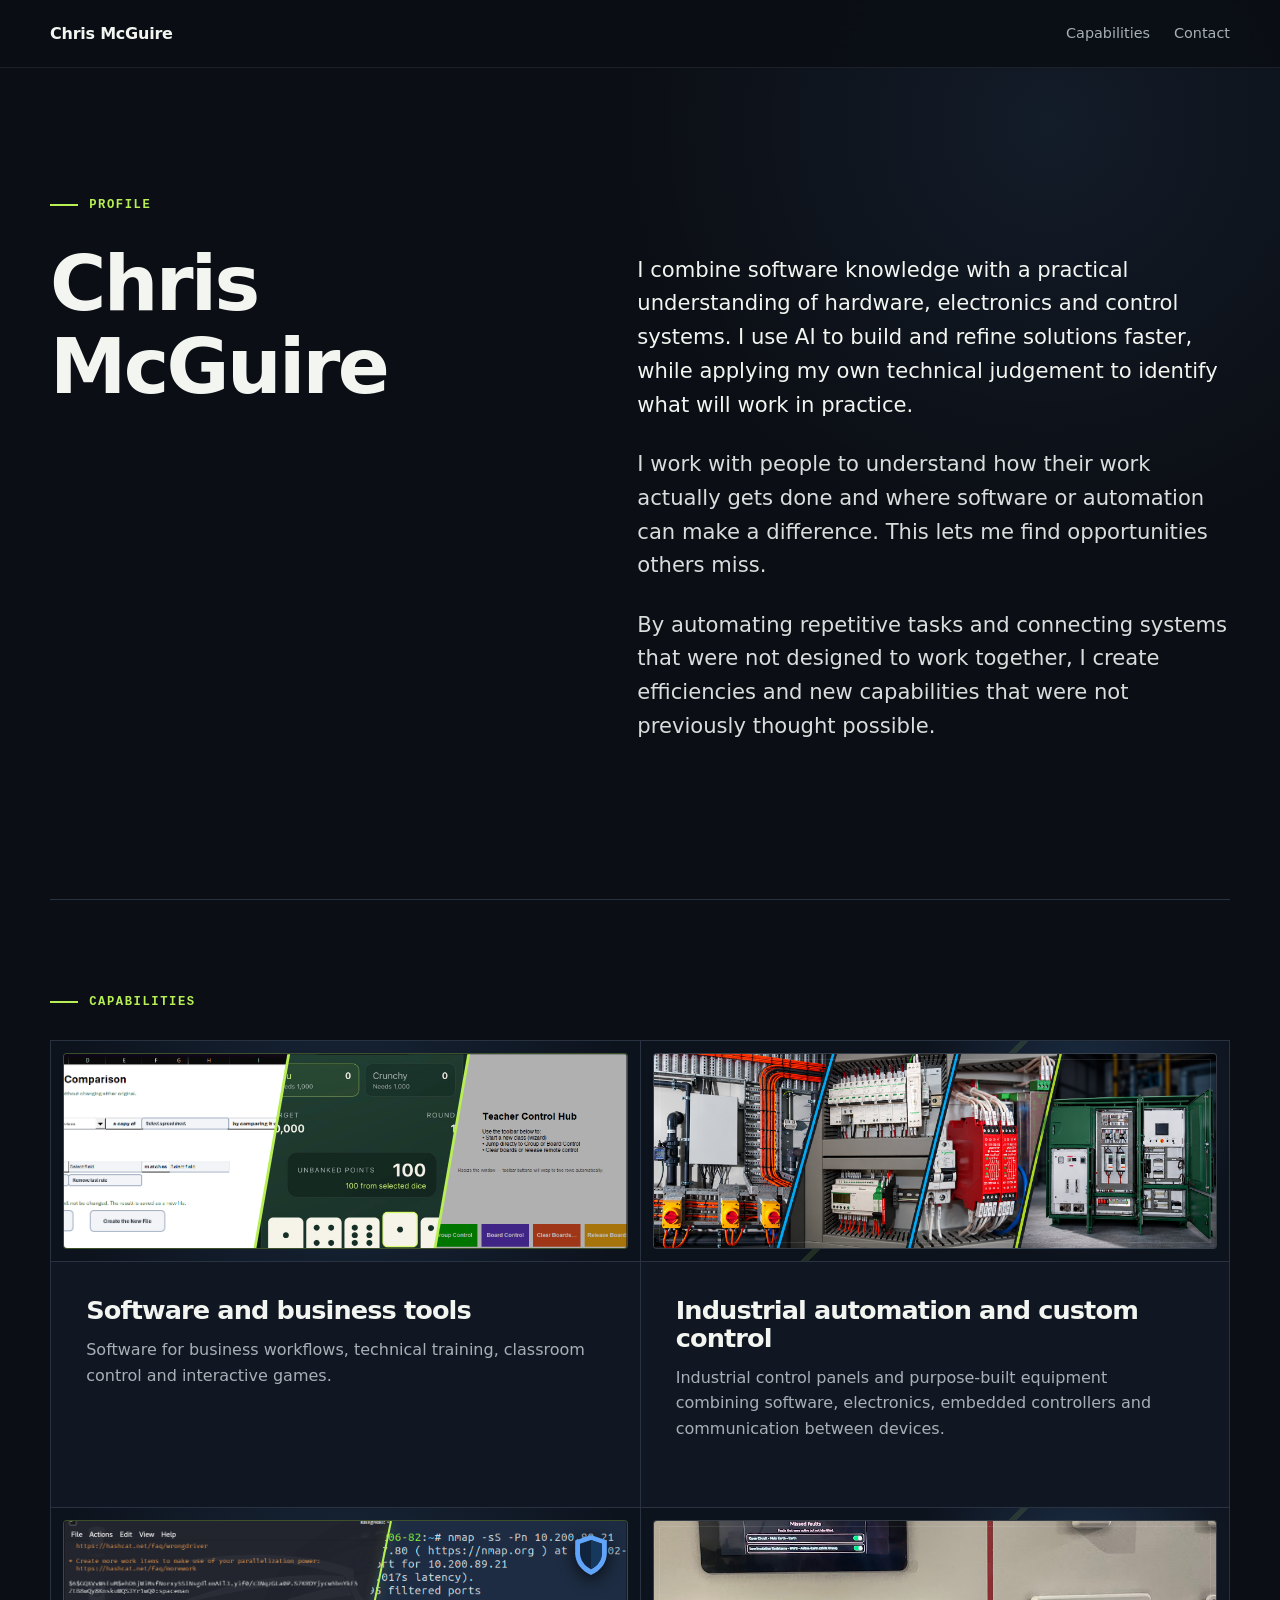
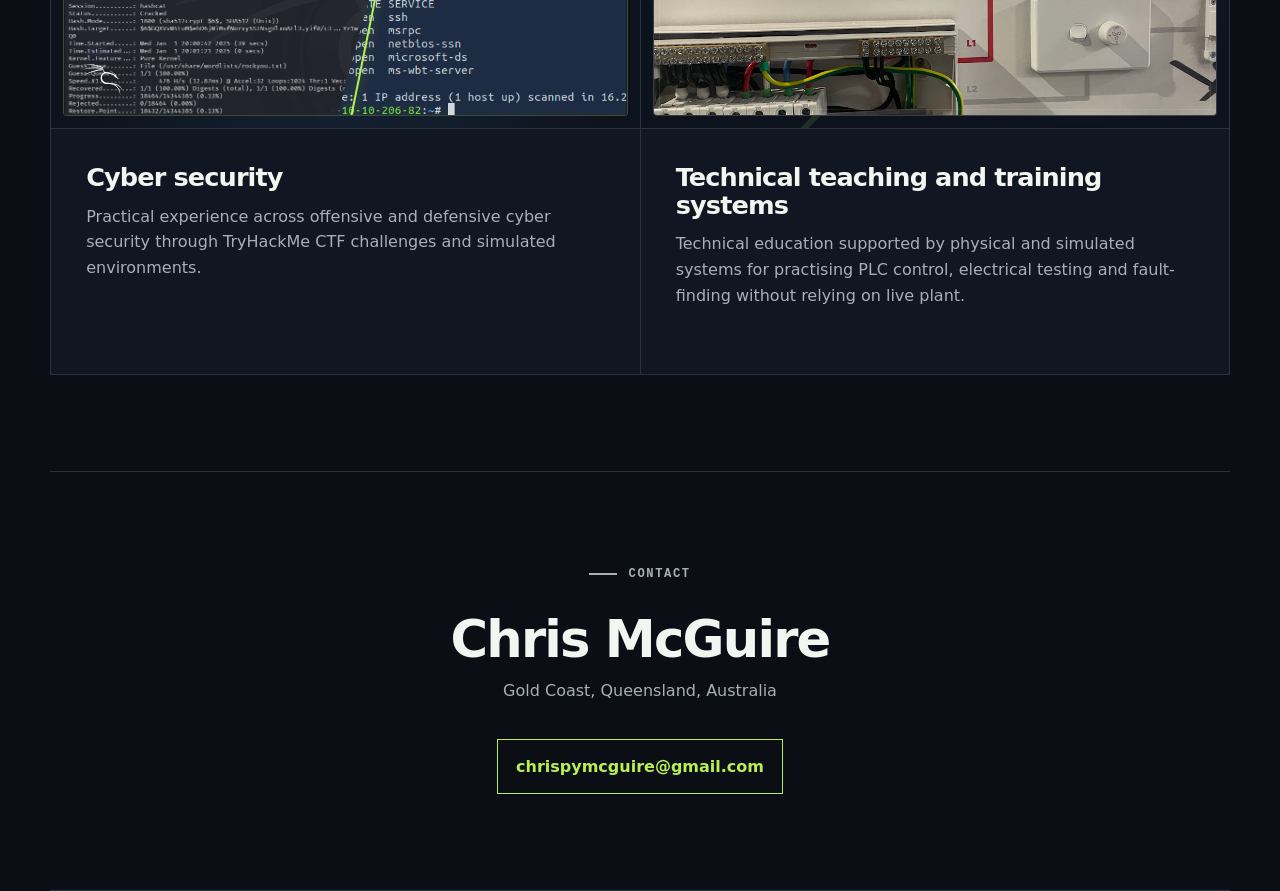
==== commit c4b191c3: "Add interactive software composite" ====
--- a/index.html
+++ b/index.html
@@ -10,7 +10,7 @@
   <meta name="theme-color" content="#0b0e14">
   <title>Chris McGuire — Profile</title>
   <meta name="description" content="Profile and work examples from Chris McGuire.">
-  <link rel="stylesheet" href="styles.css?v=20261031-3">
+  <link rel="stylesheet" href="styles.css?v=20261102-2">
 </head>
 <body>
   <a class="skip-link" href="#profile">Skip to profile</a>
@@ -40,8 +40,14 @@
       <h2 class="section-label">Capabilities</h2>
       <div class="capability-tiles">
         <article class="capability-tile">
-          <a class="tile-image has-photo" href="software-tools.html" aria-label="View software and business tools"><img class="contain" src="assets/images/spreadsheet-comparison.png" alt="Spreadsheet comparison application" loading="lazy"></a>
-          <div class="tile-copy"><h3>Software and business tools</h3><p>Applications built to collect data, compare spreadsheets, extract information from reports and replace repetitive manual processes.</p></div>
+          <a class="tile-image has-software-collage" href="software-tools.html" aria-label="View software and business tools">
+            <span class="software-collage">
+              <img src="assets/images/spreadsheet-comparison.png" alt="Spreadsheet comparison application" loading="lazy">
+              <img src="assets/images/crunch-game.jpg" alt="Crunch dice game" loading="lazy">
+              <img src="assets/images/teacher-control-hub.png" alt="Teacher Control Hub application" loading="lazy">
+            </span>
+          </a>
+          <div class="tile-copy"><h3>Software and business tools</h3><p>Software for business workflows, technical training, classroom control and interactive games.</p></div>
         </article>
         <article class="capability-tile">
           <a class="tile-image has-photo" href="industrial-automation.html" aria-label="View industrial automation and custom control work"><img src="assets/images/industrial-tile-v2.png" alt="Industrial automation and custom control equipment" loading="lazy"></a>
--- a/styles.css
+++ b/styles.css
@@ -112,6 +112,17 @@
 .tile-image.has-photo img.contain { object-fit: contain; }
 .tile-image.has-badge { padding: 2rem; background: radial-gradient(circle at 50% 45%, rgba(96,165,250,.13), transparent 18rem), #0d131d; }
 .tile-image.has-badge img { display: block; width: min(100%, 420px); height: auto; }
+.tile-image.has-software-collage { padding: 12px; background: radial-gradient(circle at 50% 45%, rgba(96,165,250,.13), transparent 18rem), #0d131d; }
+.software-collage { position: relative; display: block; overflow: hidden; width: 100%; aspect-ratio: 16 / 10; padding: 0; border: 1px solid rgba(255,255,255,.16); border-radius: 4px; background: #0d131d; }
+.tile-image .software-collage { height: 196px; aspect-ratio: auto; }
+.gallery-card .software-collage { width: calc(100% - 24px); margin: 12px 12px 0; }
+.software-collage::before, .software-collage::after { content: ""; position: absolute; z-index: 2; inset: 0; background: var(--accent); pointer-events: none; }
+.software-collage::before { clip-path: polygon(39.7% 0,40.2% 0,34.2% 100%,33.7% 100%); }
+.software-collage::after { clip-path: polygon(71.7% 0,72.2% 0,66.2% 100%,65.7% 100%); }
+.software-collage > img { position: absolute; top: 0; display: block; height: 100%; object-fit: cover; }
+.software-collage > img:first-child { left: 0; width: 40%; object-position: center; clip-path: polygon(0 0,100% 0,85% 100%,0 100%); }
+.software-collage > img:nth-child(2) { left: 34%; width: 38%; object-position: center 38%; clip-path: polygon(15.8% 0,100% 0,84.2% 100%,0 100%); }
+.software-collage > img:nth-child(3) { right: 0; width: 34%; object-position: center; filter: brightness(.72) contrast(1.08); clip-path: polygon(17.65% 0,100% 0,100% 100%,0 100%); }
 .tile-image.has-security-collage { padding: 12px; background: radial-gradient(circle at 50% 45%, rgba(96,165,250,.13), transparent 18rem), #0d131d; }
 .security-collage { position: relative; display: block; width: 100%; height: 196px; padding: 0; overflow: hidden; border: 1px solid rgba(255,255,255,.16); border-radius: 4px; background: #0d131d; }
 .security-collage::after { content: ""; position: absolute; z-index: 2; top: 0; left: 58%; width: 2px; height: 202px; background: var(--accent); box-shadow: 0 0 12px rgba(183,239,85,.42); transform: rotate(11.5deg); transform-origin: top center; }
